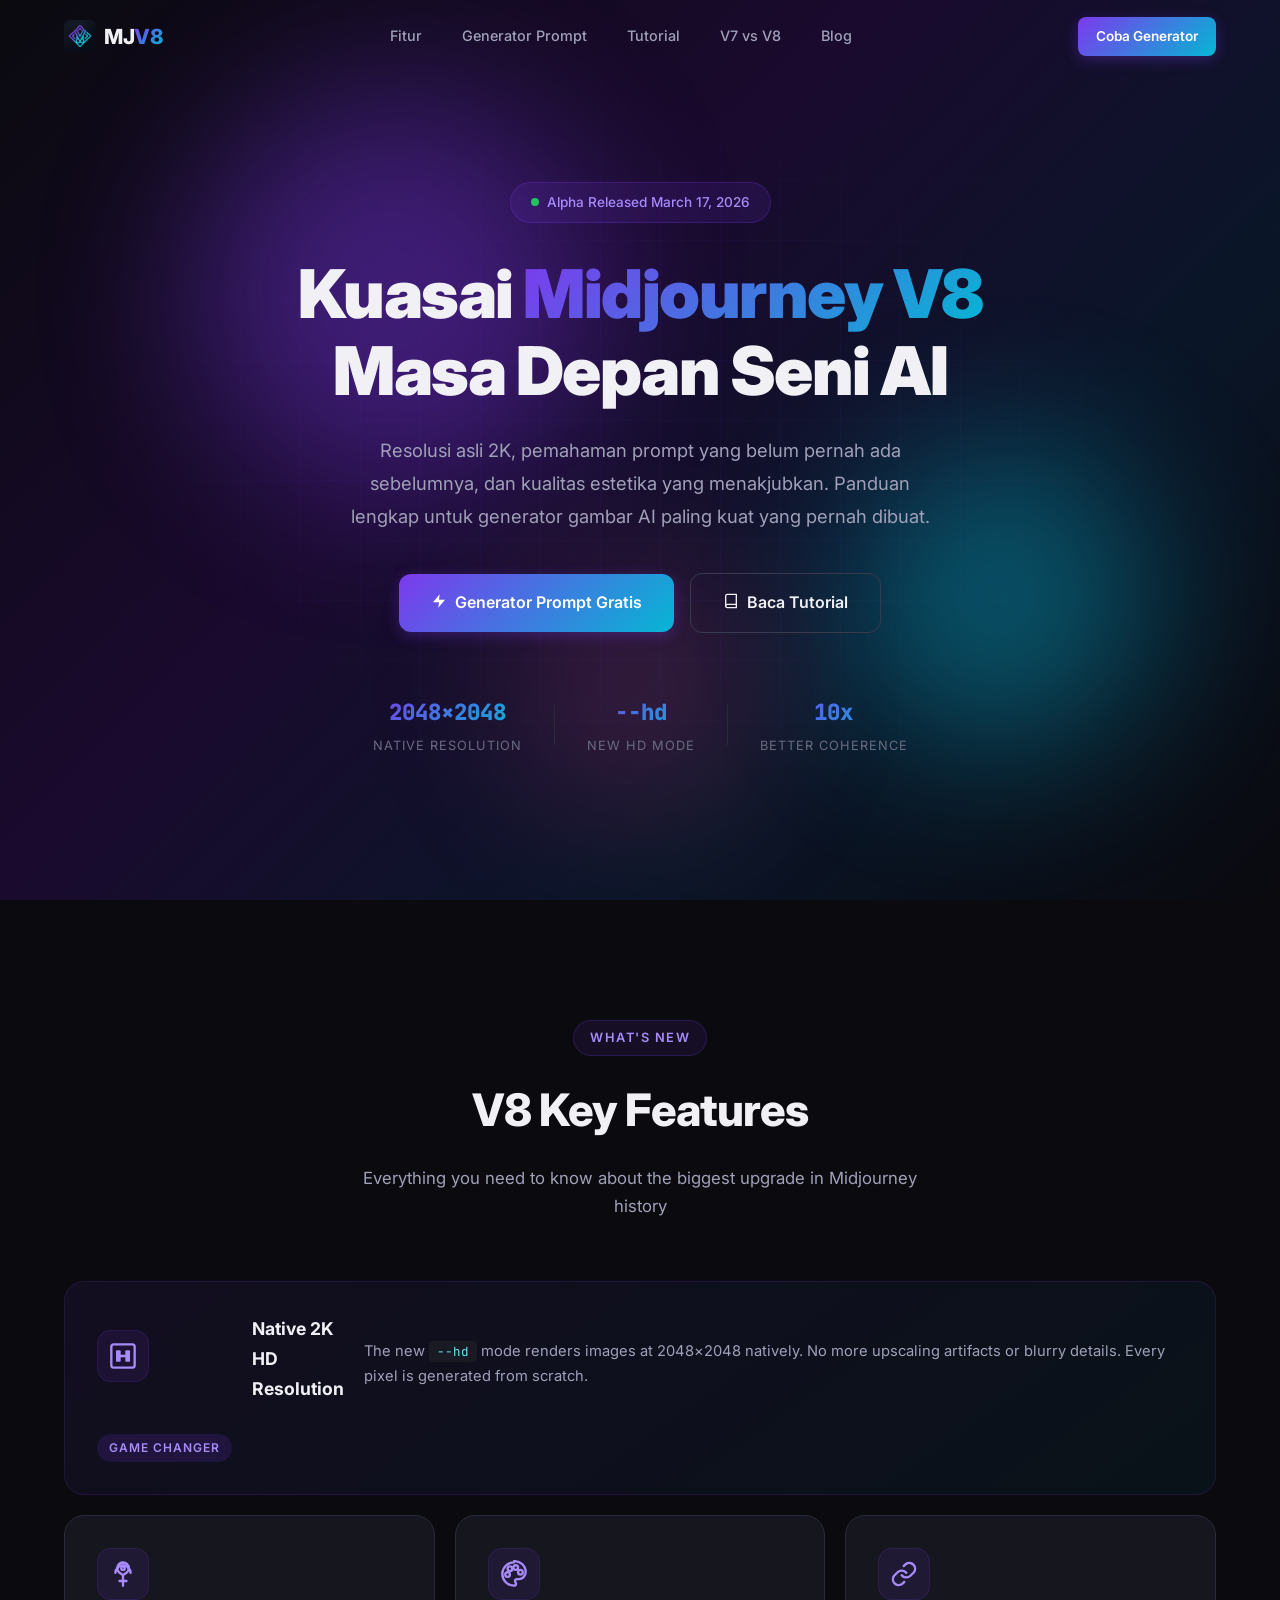
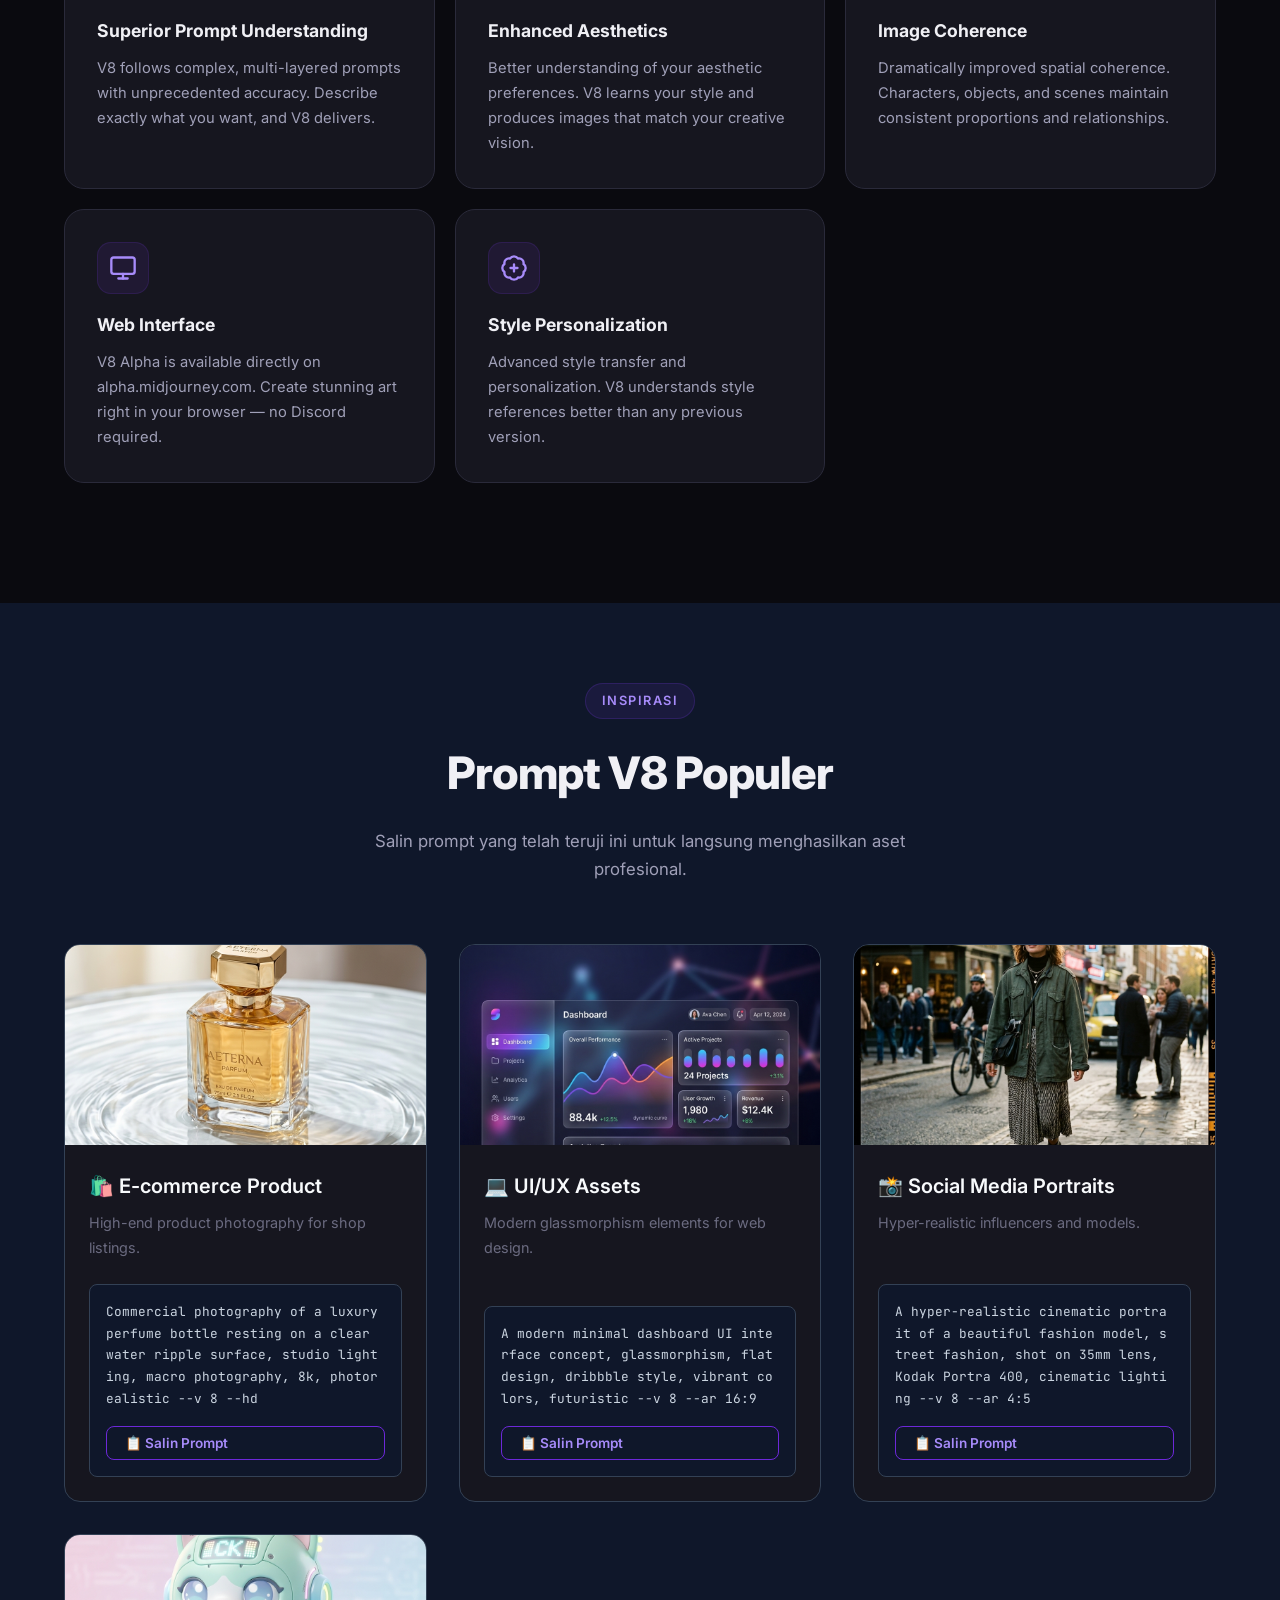
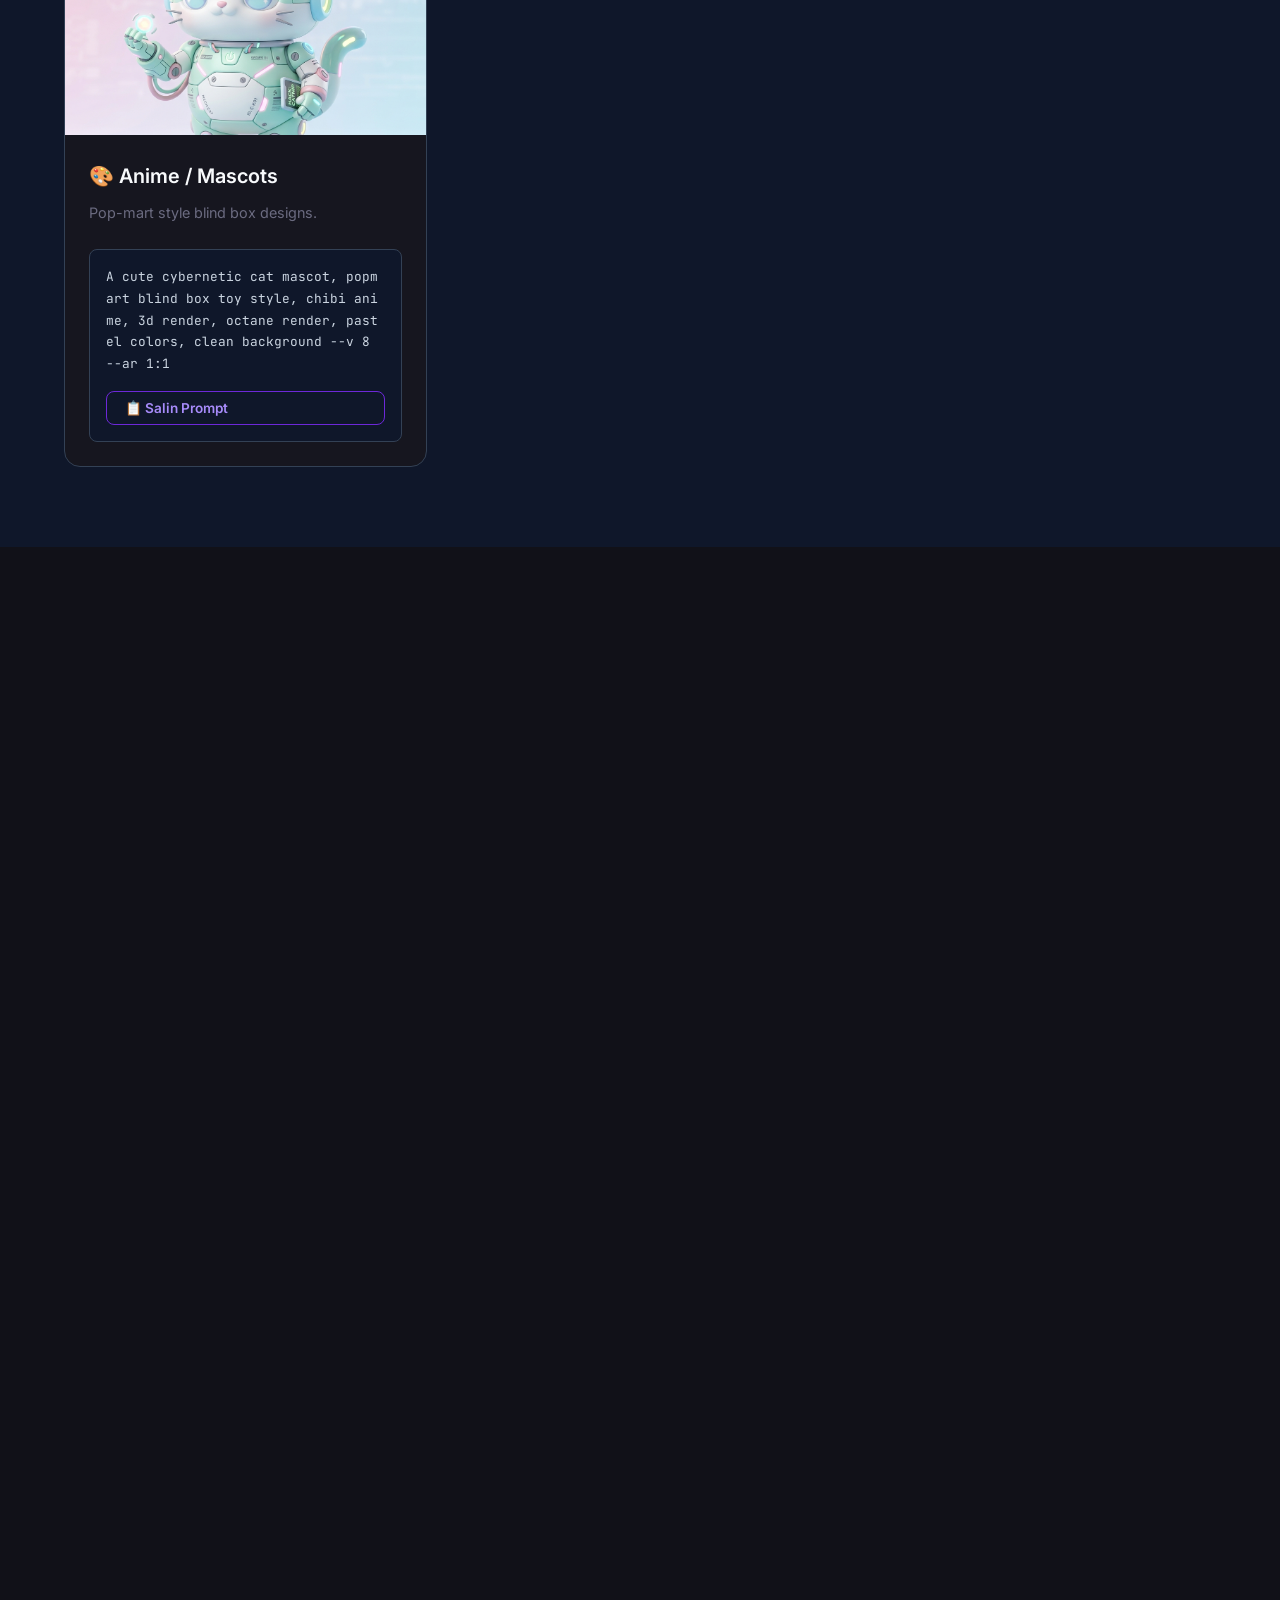
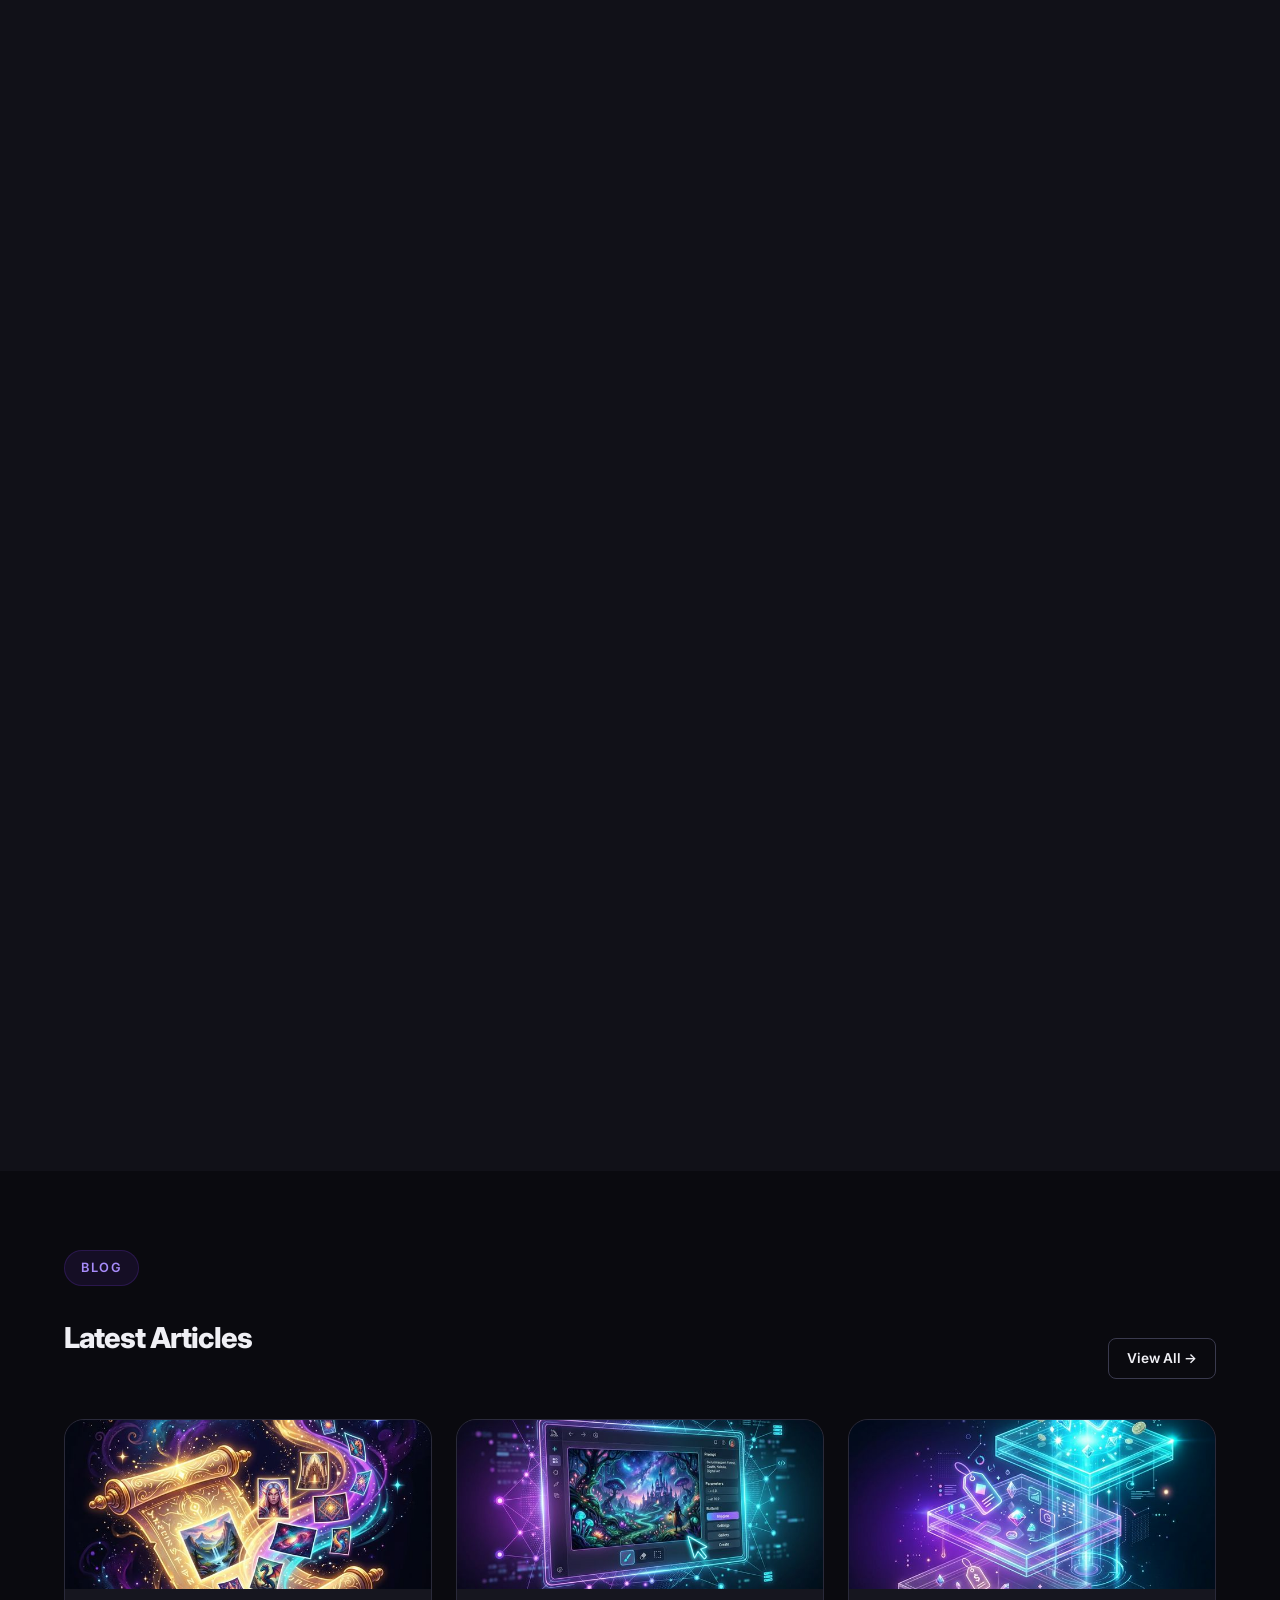
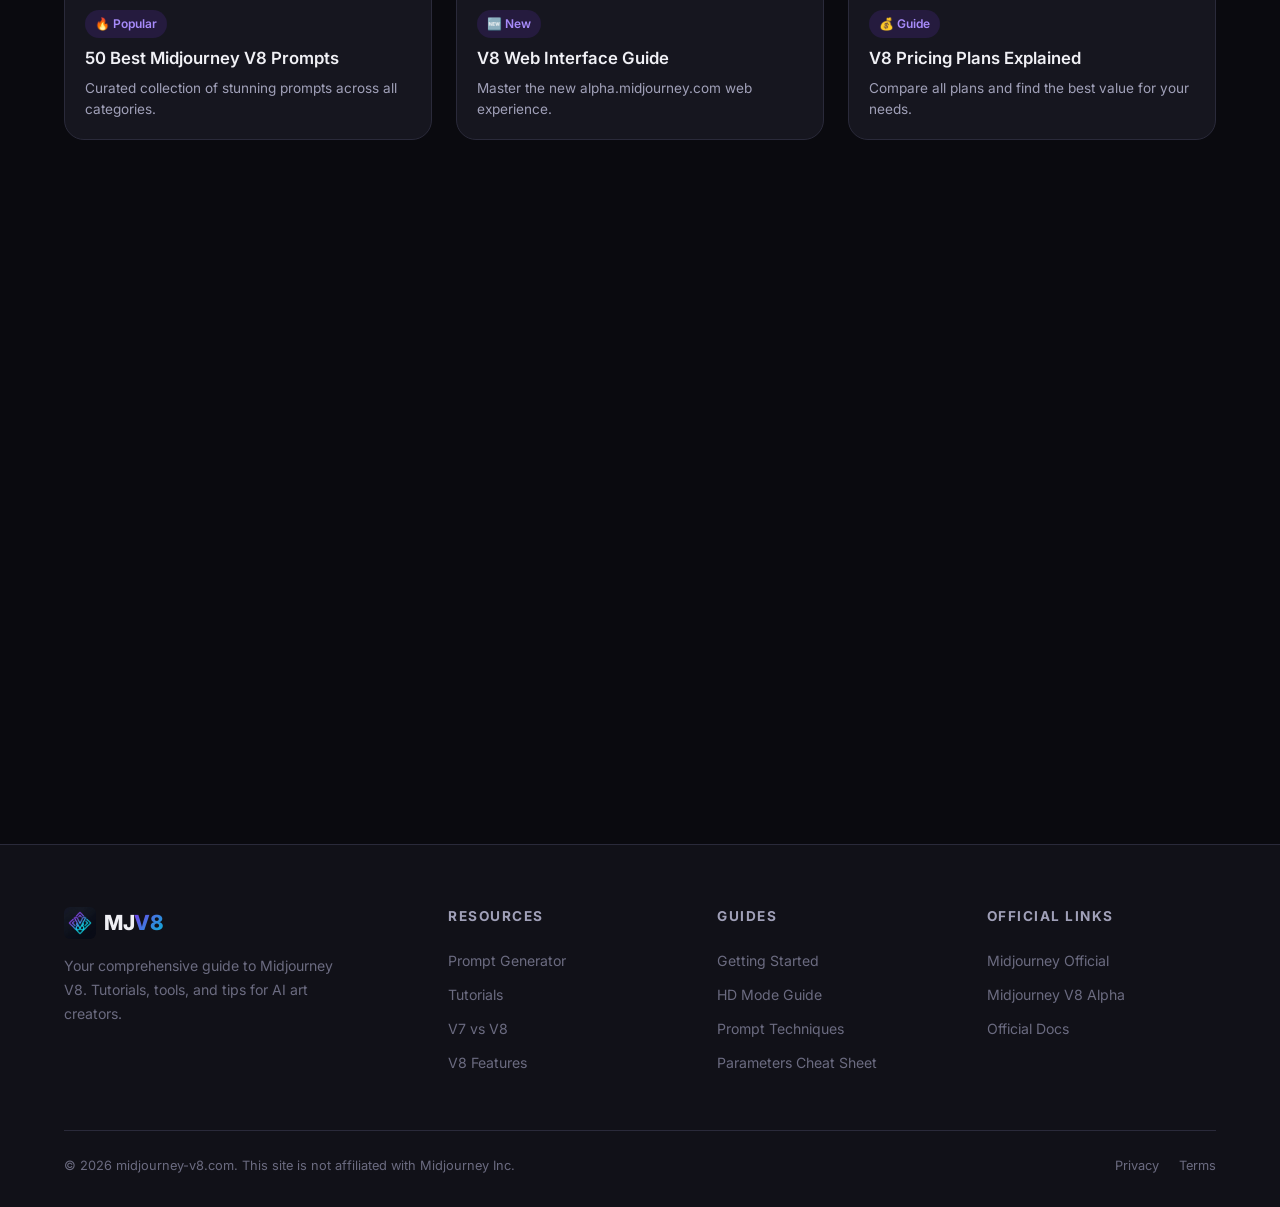
==== id/index.html @ c9846d31 "feat: add Indonesian localization and MVP prompts showcase" ====
<!DOCTYPE html>
<html lang="id">
<head>
    <base href="../">
    <meta charset="UTF-8">
    <meta name="viewport" content="width=device-width, initial-scale=1.0">
    <title>Midjourney V8 Guide - Tutorials, Prompt Generator & Tips | midjourney-v8.com</title>
    <meta name="description" content="Master Midjourney V8 with our comprehensive guides, free prompt generator tool, and expert tutorials. Explore native 2K HD mode, new features, and pro tips.">
    <meta name="keywords" content="midjourney v8, midjourney v8 tutorial, midjourney v8 prompt generator, midjourney v8 guide, midjourney v8 new features, AI image generator">
    <meta name="robots" content="index, follow">
    <link rel="icon" type="image/png" href="images/logo.png">
    <link rel="apple-touch-icon" href="images/logo.png">
    <link rel="canonical" href="https://midjourney-v8.com/id/">
    <link rel="alternate" hreflang="en" href="https://midjourney-v8.com/" />
    <link rel="alternate" hreflang="id" href="https://midjourney-v8.com/id/" />
    <link rel="alternate" hreflang="x-default" href="https://midjourney-v8.com/" />
    
    <!-- Open Graph -->
    <meta property="og:title" content="Midjourney V8 Guide - Tutorials, Prompt Generator & Tips">
    <meta property="og:description" content="Master Midjourney V8 with comprehensive guides, free prompt generator, and expert tutorials.">
    <meta property="og:type" content="website">
    <meta property="og:url" content="https://midjourney-v8.com/">
    <meta property="og:image" content="https://midjourney-v8.com/assets/og-image.jpg">
    
    <!-- Twitter Card -->
    <meta name="twitter:card" content="summary_large_image">
    <meta name="twitter:title" content="Midjourney V8 Guide - Tutorials, Prompt Generator & Tips">
    <meta name="twitter:description" content="Master Midjourney V8 with comprehensive guides, free prompt generator, and expert tutorials.">
    
    <!-- Structured Data -->
    <script type="application/ld+json">
    {
        "@context": "https://schema.org",
        "@type": "WebSite",
        "name": "Midjourney V8 Guide",
        "url": "https://midjourney-v8.com/",
        "description": "Comprehensive Midjourney V8 tutorials, prompt generator, and tips",
        "potentialAction": {
            "@type": "SearchAction",
            "target": "https://midjourney-v8.com/search?q={search_term_string}",
            "query-input": "required name=search_term_string"
        }
    }
    </script>
    
    <!-- Performance: Preload critical resources -->
    <link rel="preload" href="images/logo.png" as="image">
    <link rel="preload" href="css/style.css" as="style">
    <link rel="preload" href="js/main.js" as="script">
    <link rel="dns-prefetch" href="https://www.clarity.ms">

    <!-- Fonts -->
    <link rel="preconnect" href="https://fonts.googleapis.com">
    <link rel="preconnect" href="https://fonts.gstatic.com" crossorigin>
    <link rel="preload" href="https://fonts.googleapis.com/css2?family=Inter:wght@300;400;500;600;700;800;900&family=JetBrains+Mono:wght@400;500;600&display=swap" as="style" onload="this.onload=null;this.rel='stylesheet'">
    <noscript><link href="https://fonts.googleapis.com/css2?family=Inter:wght@300;400;500;600;700;800;900&family=JetBrains+Mono:wght@400;500;600&display=swap" rel="stylesheet"></noscript>
    
    <link rel="stylesheet" href="css/style.css">
<script type="text/javascript">
    (function(c,l,a,r,i,t,y){
        c[a]=c[a]||function(){(c[a].q=c[a].q||[]).push(arguments)};
        t=l.createElement(r);t.async=1;t.src="https://www.clarity.ms/tag/"+i;
        y=l.getElementsByTagName(r)[0];y.parentNode.insertBefore(t,y);
    })(window, document, "clarity", "script", "vxs1tgdqes");
</script>
</head>
<body>
    <!-- Navigation -->
    <nav class="navbar" id="navbar">
        <div class="container nav-container">
            <a href="/" class="nav-logo">
                <img src="images/logo.png" alt="MJV8 Logo" class="logo-img" width="32" height="32" fetchpriority="high">
                <span class="logo-text">MJ<span class="logo-highlight">V8</span></span>
            </a>
            <div class="nav-links" id="nav-links">
                <a href="#features" class="nav-link">Fitur</a>
                <a href="#prompt-generator" class="nav-link">Generator Prompt</a>
                <a href="#tutorials" class="nav-link">Tutorial</a>
                <a href="#comparison" class="nav-link">V7 vs V8</a>
                <a href="/blog" class="nav-link">Blog</a>
                <a href="#prompt-generator" class="btn btn-primary btn-lg nav-cta-mobile">⚡ Coba Generator</a>
            </div>
            <div class="nav-actions">
                <a href="#prompt-generator" class="btn btn-primary btn-sm">Coba Generator</a>
                <button class="mobile-toggle" id="mobile-toggle" aria-label="Toggle menu">
                    <span></span><span></span><span></span>
                </button>
            </div>
        </div>
    </nav>

    <!-- Hero Section -->
    <section class="hero" id="hero">
        <div class="hero-bg">
            <div class="hero-gradient"></div>
            <div class="hero-grid"></div>
            <div class="hero-orb hero-orb-1"></div>
            <div class="hero-orb hero-orb-2"></div>
            <div class="hero-orb hero-orb-3"></div>
        </div>
        <div class="container hero-content">
            <div class="hero-badge">
                <span class="badge-dot"></span>
                <span>Alpha Released March 17, 2026</span>
            </div>
            <h1 class="hero-title">
                Kuasai <span class="gradient-text">Midjourney V8</span>
                <br>Masa Depan Seni AI
            </h1>
            <p class="hero-subtitle">
                Resolusi asli 2K, pemahaman prompt yang belum pernah ada sebelumnya, dan kualitas estetika yang menakjubkan. 
                Panduan lengkap untuk generator gambar AI paling kuat yang pernah dibuat.
            </p>
            <div class="hero-cta">
                <a href="#prompt-generator" class="btn btn-primary btn-lg">
                    <span class="btn-icon"><svg xmlns="http://www.w3.org/2000/svg" width="16" height="16" viewBox="0 0 24 24" fill="currentColor"><polygon points="13 2 3 14 12 14 11 22 21 10 12 10 13 2"/></svg></span>
                    Generator Prompt Gratis
                </a>
                <a href="#tutorials" class="btn btn-outline btn-lg">
                    <span class="btn-icon"><svg xmlns="http://www.w3.org/2000/svg" width="16" height="16" viewBox="0 0 24 24" fill="none" stroke="currentColor" stroke-width="2" stroke-linecap="round" stroke-linejoin="round"><path d="M4 19.5A2.5 2.5 0 0 1 6.5 17H20"/><path d="M6.5 2H20v20H6.5A2.5 2.5 0 0 1 4 19.5v-15A2.5 2.5 0 0 1 6.5 2z"/></svg></span>
                    Baca Tutorial
                </a>
            </div>
            <div class="hero-stats">
                <div class="stat">
                    <span class="stat-value">2048×2048</span>
                    <span class="stat-label">Native Resolution</span>
                </div>
                <div class="stat-divider"></div>
                <div class="stat">
                    <span class="stat-value">--hd</span>
                    <span class="stat-label">New HD Mode</span>
                </div>
                <div class="stat-divider"></div>
                <div class="stat">
                    <span class="stat-value">10x</span>
                    <span class="stat-label">Better Coherence</span>
                </div>
            </div>
        </div>
    </section>

    <!-- Features Section -->
    <section class="features" id="features">
        <div class="container">
            <div class="section-header">
                <span class="section-tag">What's New</span>
                <h2 class="section-title">V8 Key Features</h2>
                <p class="section-subtitle">Everything you need to know about the biggest upgrade in Midjourney history</p>
            </div>
            <div class="features-grid">
                <div class="feature-card feature-card-large">
                    <div class="feature-icon"><svg xmlns="http://www.w3.org/2000/svg" width="28" height="28" viewBox="0 0 24 24" fill="none" stroke="currentColor" stroke-width="2" stroke-linecap="round" stroke-linejoin="round"><rect x="2" y="2" width="20" height="20" rx="2"/><path d="M7 8h2v8H7z"/><path d="M15 8h2v8h-2z"/><path d="M9 12h6"/></svg></div>
                    <h3>Native 2K HD Resolution</h3>
                    <p>The new <code>--hd</code> mode renders images at 2048×2048 natively. No more upscaling artifacts or blurry details. Every pixel is generated from scratch.</p>
                    <div class="feature-tag">Game Changer</div>
                </div>
                <div class="feature-card">
                    <div class="feature-icon"><svg xmlns="http://www.w3.org/2000/svg" width="28" height="28" viewBox="0 0 24 24" fill="none" stroke="currentColor" stroke-width="2" stroke-linecap="round" stroke-linejoin="round"><path d="M12 2a5 5 0 0 1 5 5c0 1.5-.7 2.8-1.8 3.7L12 13l-3.2-2.3A5 5 0 0 1 12 2z"/><path d="M12 13v9"/><path d="M9 18h6"/><circle cx="12" cy="7" r="1.5"/><path d="M7.5 7a4.5 4.5 0 0 1 9 0"/><path d="M5.5 11a6.5 6.5 0 0 1 13 0"/></svg></div>
                    <h3>Superior Prompt Understanding</h3>
                    <p>V8 follows complex, multi-layered prompts with unprecedented accuracy. Describe exactly what you want, and V8 delivers.</p>
                </div>
                <div class="feature-card">
                    <div class="feature-icon"><svg xmlns="http://www.w3.org/2000/svg" width="28" height="28" viewBox="0 0 24 24" fill="none" stroke="currentColor" stroke-width="2" stroke-linecap="round" stroke-linejoin="round"><circle cx="13.5" cy="6.5" r="2"/><circle cx="17.5" cy="10.5" r="2"/><circle cx="8.5" cy="7.5" r="2"/><circle cx="6.5" cy="12.5" r="2"/><path d="M12 2C6.5 2 2 6.5 2 12s4.5 10 10 10c.9 0 1.7-.8 1.7-1.7 0-.4-.2-.8-.4-1.1-.3-.3-.4-.7-.4-1.1 0-.9.8-1.7 1.7-1.7H16c3.3 0 6-2.7 6-6 0-5.5-4.5-9.6-10-9.4z"/></svg></div>
                    <h3>Enhanced Aesthetics</h3>
                    <p>Better understanding of your aesthetic preferences. V8 learns your style and produces images that match your creative vision.</p>
                </div>
                <div class="feature-card">
                    <div class="feature-icon"><svg xmlns="http://www.w3.org/2000/svg" width="28" height="28" viewBox="0 0 24 24" fill="none" stroke="currentColor" stroke-width="2" stroke-linecap="round" stroke-linejoin="round"><path d="M10 13a5 5 0 0 0 7.5.5l3-3a5 5 0 0 0-7-7l-1.8 1.7"/><path d="M14 11a5 5 0 0 0-7.5-.5l-3 3a5 5 0 0 0 7 7l1.8-1.7"/></svg></div>
                    <h3>Image Coherence</h3>
                    <p>Dramatically improved spatial coherence. Characters, objects, and scenes maintain consistent proportions and relationships.</p>
                </div>
                <div class="feature-card">
                    <div class="feature-icon"><svg xmlns="http://www.w3.org/2000/svg" width="28" height="28" viewBox="0 0 24 24" fill="none" stroke="currentColor" stroke-width="2" stroke-linecap="round" stroke-linejoin="round"><rect x="2" y="3" width="20" height="14" rx="2"/><line x1="8" y1="21" x2="16" y2="21"/><line x1="12" y1="17" x2="12" y2="21"/></svg></div>
                    <h3>Web Interface</h3>
                    <p>V8 Alpha is available directly on alpha.midjourney.com. Create stunning art right in your browser — no Discord required.</p>
                </div>
                <div class="feature-card">
                    <div class="feature-icon"><svg xmlns="http://www.w3.org/2000/svg" width="28" height="28" viewBox="0 0 24 24" fill="none" stroke="currentColor" stroke-width="2" stroke-linecap="round" stroke-linejoin="round"><path d="M3.85 8.62a4 4 0 0 1 4.78-4.77 4 4 0 0 1 6.74 0 4 4 0 0 1 4.78 4.78 4 4 0 0 1 0 6.74 4 4 0 0 1-4.77 4.78 4 4 0 0 1-6.75 0 4 4 0 0 1-4.78-4.77 4 4 0 0 1 0-6.76z"/><path d="M9 12h6"/><path d="M12 9v6"/></svg></div>
                    <h3>Style Personalization</h3>
                    <p>Advanced style transfer and personalization. V8 understands style references better than any previous version.</p>
                </div>
            </div>
        </div>
    </section>

    <!-- Inspiration Showcase Section -->
    <style>
        .showcase { padding: 5rem 0; background-color: var(--bg-alt, #0f172a); }
        .showcase-grid { display: grid; grid-template-columns: repeat(auto-fit, minmax(280px, 1fr)); gap: 2rem; margin-top: 3rem; }
        .showcase-card { background: var(--bg-card, #1e293b); border: 1px solid var(--border-color, #334155); border-radius: 16px; overflow: hidden; transition: transform 0.3s ease; display: flex; flex-direction: column; }
        .showcase-card:hover { transform: translateY(-5px); border-color: var(--primary-light, #8b5cf6); }
        .showcase-content { padding: 1.5rem; flex: 1; display: flex; flex-direction: column; }
        .showcase-content h3 { font-size: 1.25rem; font-weight: 600; margin-bottom: 0.5rem; color: var(--text-light, #f8fafc); }
        .showcase-desc { font-size: 0.9rem; color: var(--text-muted, #94a3b8); margin-bottom: 1.5rem; flex: 1; }
        .prompt-box { background: var(--bg-dark, #0f172a); padding: 1rem; border-radius: 8px; border: 1px solid var(--border-color, #334155); position: relative; }
        .prompt-text { font-family: 'JetBrains Mono', monospace; font-size: 0.8rem; color: var(--text-main, #cbd5e1); margin-bottom: 1rem; word-break: break-all; }
        .copy-prompt-btn { width: 100%; border-color: var(--primary-color, #6d28d9); color: var(--primary-light, #8b5cf6); }
        .copy-prompt-btn:hover { background: var(--primary-color, #6d28d9); color: white; }
    </style>
    <section class="showcase" id="showcase">
        <div class="container">
            <div class="section-header">
                <span class="section-tag">Inspirasi</span>
                <h2 class="section-title">Prompt V8 Populer</h2>
                <p class="section-subtitle">Salin prompt yang telah teruji ini untuk langsung menghasilkan aset profesional.</p>
            </div>
            <div class="showcase-grid">
                <!-- E-commerce -->
                <div class="showcase-card">
                    <div class="showcase-img-wrapper">
                        <img src="images/showcase/perfume.png" alt="E-commerce Product Photo generated by Midjourney V8" loading="lazy" style="width: 100%; height: 200px; object-fit: cover;">
                    </div>
                    <div class="showcase-content">
                        <h3>🛍️ E-commerce Product</h3>
                        <p class="showcase-desc">High-end product photography for shop listings.</p>
                        <div class="prompt-box">
                            <p class="prompt-text" id="prompt-1">Commercial photography of a luxury perfume bottle resting on a clear water ripple surface, studio lighting, macro photography, 8k, photorealistic --v 8 --hd</p>
                            <button class="btn btn-sm btn-outline copy-prompt-btn" onclick="navigator.clipboard.writeText(document.getElementById('prompt-1').innerText); this.innerText='✅ Berhasil!'; setTimeout(() => this.innerText='📋 Salin Prompt', 2000);">📋 Salin Prompt</button>
                        </div>
                    </div>
                </div>
                <!-- UX/UI -->
                <div class="showcase-card">
                    <div class="showcase-img-wrapper">
                        <img src="images/showcase/ui.png" alt="Modern minimal dashboard UI interface concept" loading="lazy" style="width: 100%; height: 200px; object-fit: cover; object-position: top;">
                    </div>
                    <div class="showcase-content">
                        <h3>💻 UI/UX Assets</h3>
                        <p class="showcase-desc">Modern glassmorphism elements for web design.</p>
                        <div class="prompt-box">
                            <p class="prompt-text" id="prompt-2">A modern minimal dashboard UI interface concept, glassmorphism, flat design, dribbble style, vibrant colors, futuristic --v 8 --ar 16:9</p>
                            <button class="btn btn-sm btn-outline copy-prompt-btn" onclick="navigator.clipboard.writeText(document.getElementById('prompt-2').innerText); this.innerText='✅ Berhasil!'; setTimeout(() => this.innerText='📋 Salin Prompt', 2000);">📋 Salin Prompt</button>
                        </div>
                    </div>
                </div>
                <!-- Social Media -->
                <div class="showcase-card">
                    <div class="showcase-img-wrapper">
                        <img src="images/showcase/portrait.png" alt="Hyper-realistic cinematic portrait of a fashion model" loading="lazy" style="width: 100%; height: 200px; object-fit: cover;">
                    </div>
                    <div class="showcase-content">
                        <h3>📸 Social Media Portraits</h3>
                        <p class="showcase-desc">Hyper-realistic influencers and models.</p>
                        <div class="prompt-box">
                            <p class="prompt-text" id="prompt-3">A hyper-realistic cinematic portrait of a beautiful fashion model, street fashion, shot on 35mm lens, Kodak Portra 400, cinematic lighting --v 8 --ar 4:5</p>
                            <button class="btn btn-sm btn-outline copy-prompt-btn" onclick="navigator.clipboard.writeText(document.getElementById('prompt-3').innerText); this.innerText='✅ Berhasil!'; setTimeout(() => this.innerText='📋 Salin Prompt', 2000);">📋 Salin Prompt</button>
                        </div>
                    </div>
                </div>
                <!-- Anime -->
                <div class="showcase-card">
                    <div class="showcase-img-wrapper">
                        <img src="images/showcase/mascot.png" alt="Cute cybernetic cat mascot popmart blind box toy" loading="lazy" style="width: 100%; height: 200px; object-fit: cover;">
                    </div>
                    <div class="showcase-content">
                        <h3>🎨 Anime / Mascots</h3>
                        <p class="showcase-desc">Pop-mart style blind box designs.</p>
                        <div class="prompt-box">
                            <p class="prompt-text" id="prompt-4">A cute cybernetic cat mascot, popmart blind box toy style, chibi anime, 3d render, octane render, pastel colors, clean background --v 8 --ar 1:1</p>
                            <button class="btn btn-sm btn-outline copy-prompt-btn" onclick="navigator.clipboard.writeText(document.getElementById('prompt-4').innerText); this.innerText='✅ Berhasil!'; setTimeout(() => this.innerText='📋 Salin Prompt', 2000);">📋 Salin Prompt</button>
                        </div>
                    </div>
                </div>
            </div>
        </div>
    </section>

    <!-- Prompt Generator Section -->
    <section class="prompt-generator" id="prompt-generator">
        <div class="container">
            <div class="section-header">
                <span class="section-tag">Free Tool</span>
                <h2 class="section-title">V8 Prompt Generator</h2>
                <p class="section-subtitle">Build perfect Midjourney V8 prompts with our visual builder. Select style, subject, and parameters — copy and paste into Midjourney.</p>
            </div>
            
            <div class="generator-wrapper">
                <div class="generator-panel">
                    <!-- Subject -->
                    <div class="gen-section">
                        <label class="gen-label">📷 Subject</label>
                        <input type="text" class="gen-input" id="gen-subject" placeholder="e.g., a futuristic city at sunset, a portrait of a warrior princess...">
                    </div>

                    <!-- Style -->
                    <div class="gen-section">
                        <label class="gen-label">🎨 Art Style</label>
                        <div class="gen-chips" id="gen-style">
                            <button class="chip" data-value="photorealistic">📸 Photorealistic</button>
                            <button class="chip" data-value="digital art">🖌️Digital Art</button>
                            <button class="chip" data-value="oil painting">🎨 Oil Painting</button>
                            <button class="chip" data-value="watercolor">💧 Watercolor</button>
                            <button class="chip" data-value="anime">🌸 Anime</button>
                            <button class="chip" data-value="3D render">🔮 3D Render</button>
                            <button class="chip" data-value="cyberpunk">🌆 Cyberpunk</button>
                            <button class="chip" data-value="fantasy art">🐉 Fantasy</button>
                            <button class="chip" data-value="minimalist">◇ Minimalist</button>
                            <button class="chip" data-value="pixel art">👾 Pixel Art</button>
                            <button class="chip" data-value="studio ghibli style">🏯 Ghibli</button>
                            <button class="chip" data-value="cinematic">🎬 Cinematic</button>
                        </div>
                    </div>

                    <!-- Lighting -->
                    <div class="gen-section">
                        <label class="gen-label">💡 Lighting</label>
                        <div class="gen-chips" id="gen-lighting">
                            <button class="chip" data-value="golden hour lighting">🌅 Golden Hour</button>
                            <button class="chip" data-value="dramatic lighting">🔦 Dramatic</button>
                            <button class="chip" data-value="soft diffused light">☁️ Soft Light</button>
                            <button class="chip" data-value="neon lighting">💜 Neon</button>
                            <button class="chip" data-value="studio lighting">📷 Studio</button>
                            <button class="chip" data-value="natural sunlight">☀️Natural</button>
                            <button class="chip" data-value="backlit silhouette">🌄 Backlit</button>
                            <button class="chip" data-value="volumetric fog">🌫️Volumetric</button>
                        </div>
                    </div>

                    <!-- Camera / Composition -->
                    <div class="gen-section">
                        <label class="gen-label">📐 Composition</label>
                        <div class="gen-chips" id="gen-composition">
                            <button class="chip" data-value="close-up shot">🔍 Close-up</button>
                            <button class="chip" data-value="wide angle shot">🌍 Wide Angle</button>
                            <button class="chip" data-value="bird's eye view">🦅 Bird's Eye</button>
                            <button class="chip" data-value="low angle shot">⬆️ Low Angle</button>
                            <button class="chip" data-value="portrait shot">👤 Portrait</button>
                            <button class="chip" data-value="macro photography">🔬 Macro</button>
                        </div>
                    </div>

                    <!-- V8 Parameters -->
                    <div class="gen-section">
                        <label class="gen-label">⚙️ V8 Parameters</label>
                        <div class="gen-params">
                            <div class="param-group">
                                <label class="param-label">Aspect Ratio</label>
                                <select class="param-select" id="param-ar">
                                    <option value="">Default (1:1)</option>
                                    <option value="--ar 16:9">16:9 Landscape</option>
                                    <option value="--ar 9:16">9:16 Portrait</option>
                                    <option value="--ar 4:3">4:3 Standard</option>
                                    <option value="--ar 3:4">3:4 Portrait</option>
                                    <option value="--ar 21:9">21:9 Ultra Wide</option>
                                    <option value="--ar 2:3">2:3 Poster</option>
                                </select>
                            </div>
                            <div class="param-group">
                                <label class="param-label">Stylize <span id="stylize-val">100</span></label>
                                <input type="range" class="param-range" id="param-stylize" min="0" max="1000" value="100" step="10">
                            </div>
                            <div class="param-group">
                                <label class="param-label">Chaos <span id="chaos-val">0</span></label>
                                <input type="range" class="param-range" id="param-chaos" min="0" max="100" value="0" step="5">
                            </div>
                            <div class="param-group param-toggles">
                                <label class="toggle-label">
                                    <input type="checkbox" id="param-hd"> <span class="toggle-text">--hd (2K Resolution)</span>
                                </label>
                                <label class="toggle-label">
                                    <input type="checkbox" id="param-v8" checked> <span class="toggle-text">--v 8</span>
                                </label>
                            </div>
                        </div>
                    </div>

                    <!-- Extra Details -->
                    <div class="gen-section">
                        <label class="gen-label">✏ Extra Details (optional)</label>
                        <input type="text" class="gen-input" id="gen-extra" placeholder="e.g., highly detailed, 8k, sharp focus, vibrant colors...">
                    </div>
                </div>

                <!-- Output -->
                <div class="generator-output">
                    <div class="output-header">
                        <h3>Generated Prompt</h3>
                        <div class="output-actions">
                            <button class="btn btn-sm btn-outline" id="btn-random" title="Random Prompt">🎲 Random</button>
                            <button class="btn btn-sm btn-primary" id="btn-copy" title="Copy to Clipboard">📋 Copy</button>
                        </div>
                    </div>
                    <div class="output-box" id="output-box">
                        <p class="output-placeholder">Start building your prompt above...</p>
                    </div>
                    <div class="output-tip">
                        <span>💡</span> Paste this prompt directly into Midjourney's <code>/imagine</code> command
                    </div>
                </div>
            </div>
        </div>
    </section>

    <!-- Comparison Section -->
    <section class="comparison" id="comparison">
        <div class="container">
            <div class="section-header">
                <span class="section-tag">Side by Side</span>
                <h2 class="section-title">V7 vs V8 Comparison</h2>
                <p class="section-subtitle">See the dramatic improvements V8 brings over its predecessor</p>
            </div>
            <div class="comparison-grid">
                <div class="comparison-card">
                    <div class="comparison-header">
                        <span class="comparison-label comparison-old">V7</span>
                        <span class="comparison-vs">VS</span>
                        <span class="comparison-label comparison-new">V8</span>
                    </div>
                    <div class="comparison-item">
                        <div class="comp-row">
                            <span class="comp-feature">Max Native Resolution</span>
                            <span class="comp-v7">1024×1024</span>
                            <span class="comp-v8">2048×2048 🆕</span>
                        </div>
                        <div class="comp-row">
                            <span class="comp-feature">Complex Prompt Adherence</span>
                            <span class="comp-v7">Good</span>
                            <span class="comp-v8">Excellent 🔥</span>
                        </div>
                        <div class="comp-row">
                            <span class="comp-feature">Image Coherence</span>
                            <span class="comp-v7">Good</span>
                            <span class="comp-v8">Superior 🔥</span>
                        </div>
                        <div class="comp-row">
                            <span class="comp-feature">Style Understanding</span>
                            <span class="comp-v7">Moderate</span>
                            <span class="comp-v8">Advanced 🔥</span>
                        </div>
                        <div class="comp-row">
                            <span class="comp-feature">Aesthetic Personalization</span>
                            <span class="comp-v7">Basic</span>
                            <span class="comp-v8">Deep Learning 🔥</span>
                        </div>
                        <div class="comp-row">
                            <span class="comp-feature">Web Access</span>
                            <span class="comp-v7">Discord Only</span>
                            <span class="comp-v8">Web + Discord ✔</span>
                        </div>
                        <div class="comp-row">
                            <span class="comp-feature">HD Mode</span>
                            <span class="comp-v7">Not Available</span>
                            <span class="comp-v8">--hd Flag 🆕</span>
                        </div>
                    </div>
                </div>
            </div>
        </div>
    </section>

    <!-- Tutorials Section -->
    <section class="tutorials" id="tutorials">
        <div class="container">
            <div class="section-header">
                <span class="section-tag">Learn</span>
                <h2 class="section-title">V8 Tutorials & Guides</h2>
                <p class="section-subtitle">From beginner basics to advanced techniques — master Midjourney V8</p>
            </div>
            <div class="tutorials-grid">
                <a href="/blog/getting-started-midjourney-v8" class="tutorial-card tutorial-featured">
                    <div class="tutorial-badge">🆕 Beginner Guide</div>
                    <div class="tutorial-content">
                        <h3>Getting Started with Midjourney V8: Complete Beginner's Guide</h3>
                        <p>Everything you need to know to start creating stunning AI art with Midjourney V8. Step-by-step setup, first prompt, and essential tips.</p>
                        <div class="tutorial-meta">
                            <span>📖 12 min read</span>
                            <span>Mar 18, 2026</span>
                        </div>
                    </div>
                </a>
                <a href="/blog/midjourney-v8-hd-mode-guide" class="tutorial-card">
                    <div class="tutorial-badge">🖼️Deep Dive</div>
                    <div class="tutorial-content">
                        <h3>V8 HD Mode: Creating Native 2K Images</h3>
                        <p>Master the new --hd parameter for stunning 2048×2048 resolution images without upscaling artifacts.</p>
                        <div class="tutorial-meta">
                            <span>📖 8 min read</span>
                            <span>Mar 18, 2026</span>
                        </div>
                    </div>
                </a>
                <a href="/blog/midjourney-v8-prompt-techniques" class="tutorial-card">
                    <div class="tutorial-badge">💡 Advanced</div>
                    <div class="tutorial-content">
                        <h3>10 Advanced Prompt Techniques for V8</h3>
                        <p>Professional prompt engineering strategies to unlock V8's full potential. Multi-prompts, weights, and style blending.</p>
                        <div class="tutorial-meta">
                            <span>📖 10 min read</span>
                            <span>Mar 18, 2026</span>
                        </div>
                    </div>
                </a>
                <a href="/blog/midjourney-v7-vs-v8-comparison" class="tutorial-card">
                    <div class="tutorial-badge">🆚 Comparison</div>
                    <div class="tutorial-content">
                        <h3>Midjourney V7 vs V8: 20 Side-by-Side Comparisons</h3>
                        <p>Real-world prompt comparisons showing exactly how V8 improves over V7 across portraits, landscapes, and more.</p>
                        <div class="tutorial-meta">
                            <span>📖 15 min read</span>
                            <span>Mar 18, 2026</span>
                        </div>
                    </div>
                </a>
                <a href="/blog/midjourney-v8-parameters-cheatsheet" class="tutorial-card">
                    <div class="tutorial-badge">📋 Reference</div>
                    <div class="tutorial-content">
                        <h3>V8 Parameters Cheat Sheet</h3>
                        <p>Complete reference for all V8 parameters: --ar, --hd, --stylize, --chaos, --weird, --no, and more.</p>
                        <div class="tutorial-meta">
                            <span>📖 5 min read</span>
                            <span>Mar 18, 2026</span>
                        </div>
                    </div>
                </a>
            </div>
            <div class="tutorials-cta">
                <a href="/blog" class="btn btn-outline btn-lg">View All Tutorials <svg xmlns="http://www.w3.org/2000/svg" width="16" height="16" viewBox="0 0 24 24" fill="none" stroke="currentColor" stroke-width="2"><line x1="5" y1="12" x2="19" y2="12"/><polyline points="12 5 19 12 12 19"/></svg></a>
            </div>
        </div>
    </section>


    <!-- Blog Promotion Banner -->
    <section class="blog-promo">
        <div class="container">
            <div class="blog-promo-header">
                <div>
                    <span class="section-tag">Blog</span>
                    <h2 class="section-title" style="margin-top:12px;font-size:1.8rem;">Latest Articles</h2>
                </div>
                <a href="/blog" class="btn btn-outline btn-sm">View All →</a>
            </div>
            <div class="blog-promo-grid">
                <a href="/blog/best-midjourney-v8-prompts" class="blog-promo-card">
                    <img src="images/blog/best-prompts.png" alt="Best Prompts" loading="lazy" width="300" height="169">
                    <div class="blog-promo-info">
                        <span class="blog-promo-tag">🔥 Popular</span>
                        <h3>50 Best Midjourney V8 Prompts</h3>
                        <p>Curated collection of stunning prompts across all categories.</p>
                    </div>
                </a>
                <a href="/blog/midjourney-v8-web-interface-guide" class="blog-promo-card">
                    <img src="images/blog/web-interface.png" alt="Web Interface" loading="lazy" width="300" height="169">
                    <div class="blog-promo-info">
                        <span class="blog-promo-tag">🆕 New</span>
                        <h3>V8 Web Interface Guide</h3>
                        <p>Master the new alpha.midjourney.com web experience.</p>
                    </div>
                </a>
                <a href="/blog/midjourney-v8-pricing-plans" class="blog-promo-card">
                    <img src="images/blog/pricing.png" alt="Pricing Plans" loading="lazy" width="300" height="169">
                    <div class="blog-promo-info">
                        <span class="blog-promo-tag">💰 Guide</span>
                        <h3>V8 Pricing Plans Explained</h3>
                        <p>Compare all plans and find the best value for your needs.</p>
                    </div>
                </a>
            </div>
        </div>
    </section>

    <!-- CTA Section -->
    <section class="cta-section">
        <div class="container">
            <div class="cta-box">
                <div class="cta-bg">
                    <div class="cta-orb cta-orb-1"></div>
                    <div class="cta-orb cta-orb-2"></div>
                </div>
                <h2>Ready to Create with V8?</h2>
                <p>Start with our free Prompt Generator or dive into the tutorials to master Midjourney V8.</p>
                <div class="cta-buttons">
                    <a href="#prompt-generator" class="btn btn-primary btn-lg">⚡ Open Prompt Generator</a>
                    <a href="https://alpha.midjourney.com" target="_blank" rel="noopener" class="btn btn-outline btn-lg">🌐 Visit Midjourney V8</a>
                </div>
            </div>
        </div>
    </section>

    <!-- Footer -->
    <footer class="footer">
        <div class="container">
            <div class="footer-grid">
                <div class="footer-brand">
                    <a href="/" class="nav-logo">
                        <img src="images/logo.png" alt="MJV8 Logo" class="logo-img" width="32" height="32">
                        <span class="logo-text">MJ<span class="logo-highlight">V8</span></span>
                    </a>
                    <p>Your comprehensive guide to Midjourney V8. Tutorials, tools, and tips for AI art creators.</p>
                </div>
                <div class="footer-links">
                    <h4>Resources</h4>
                    <a href="#prompt-generator">Prompt Generator</a>
                    <a href="/blog">Tutorials</a>
                    <a href="#comparison">V7 vs V8</a>
                    <a href="#features">V8 Features</a>
                </div>
                <div class="footer-links">
                    <h4>Guides</h4>
                    <a href="/blog/getting-started-midjourney-v8">Getting Started</a>
                    <a href="/blog/midjourney-v8-hd-mode-guide">HD Mode Guide</a>
                    <a href="/blog/midjourney-v8-prompt-techniques">Prompt Techniques</a>
                    <a href="/blog/midjourney-v8-parameters-cheatsheet">Parameters Cheat Sheet</a>
                </div>
                <div class="footer-links">
                    <h4>Official Links</h4>
                    <a href="https://midjourney.com" target="_blank" rel="noopener">Midjourney Official</a>
                    <a href="https://alpha.midjourney.com" target="_blank" rel="noopener">Midjourney V8 Alpha</a>
                    <a href="https://docs.midjourney.com" target="_blank" rel="noopener">Official Docs</a>
                </div>
            </div>
            <div class="footer-bottom">
                <p>&copy; 2026 midjourney-v8.com. This site is not affiliated with Midjourney Inc.</p>
                <div class="footer-bottom-links">
                    <a href="/privacy">Privacy</a>
                    <a href="/terms">Terms</a>
                </div>
            </div>
        </div>
    </footer>

    <script src="js/main.js" defer></script>
</body>
</html>
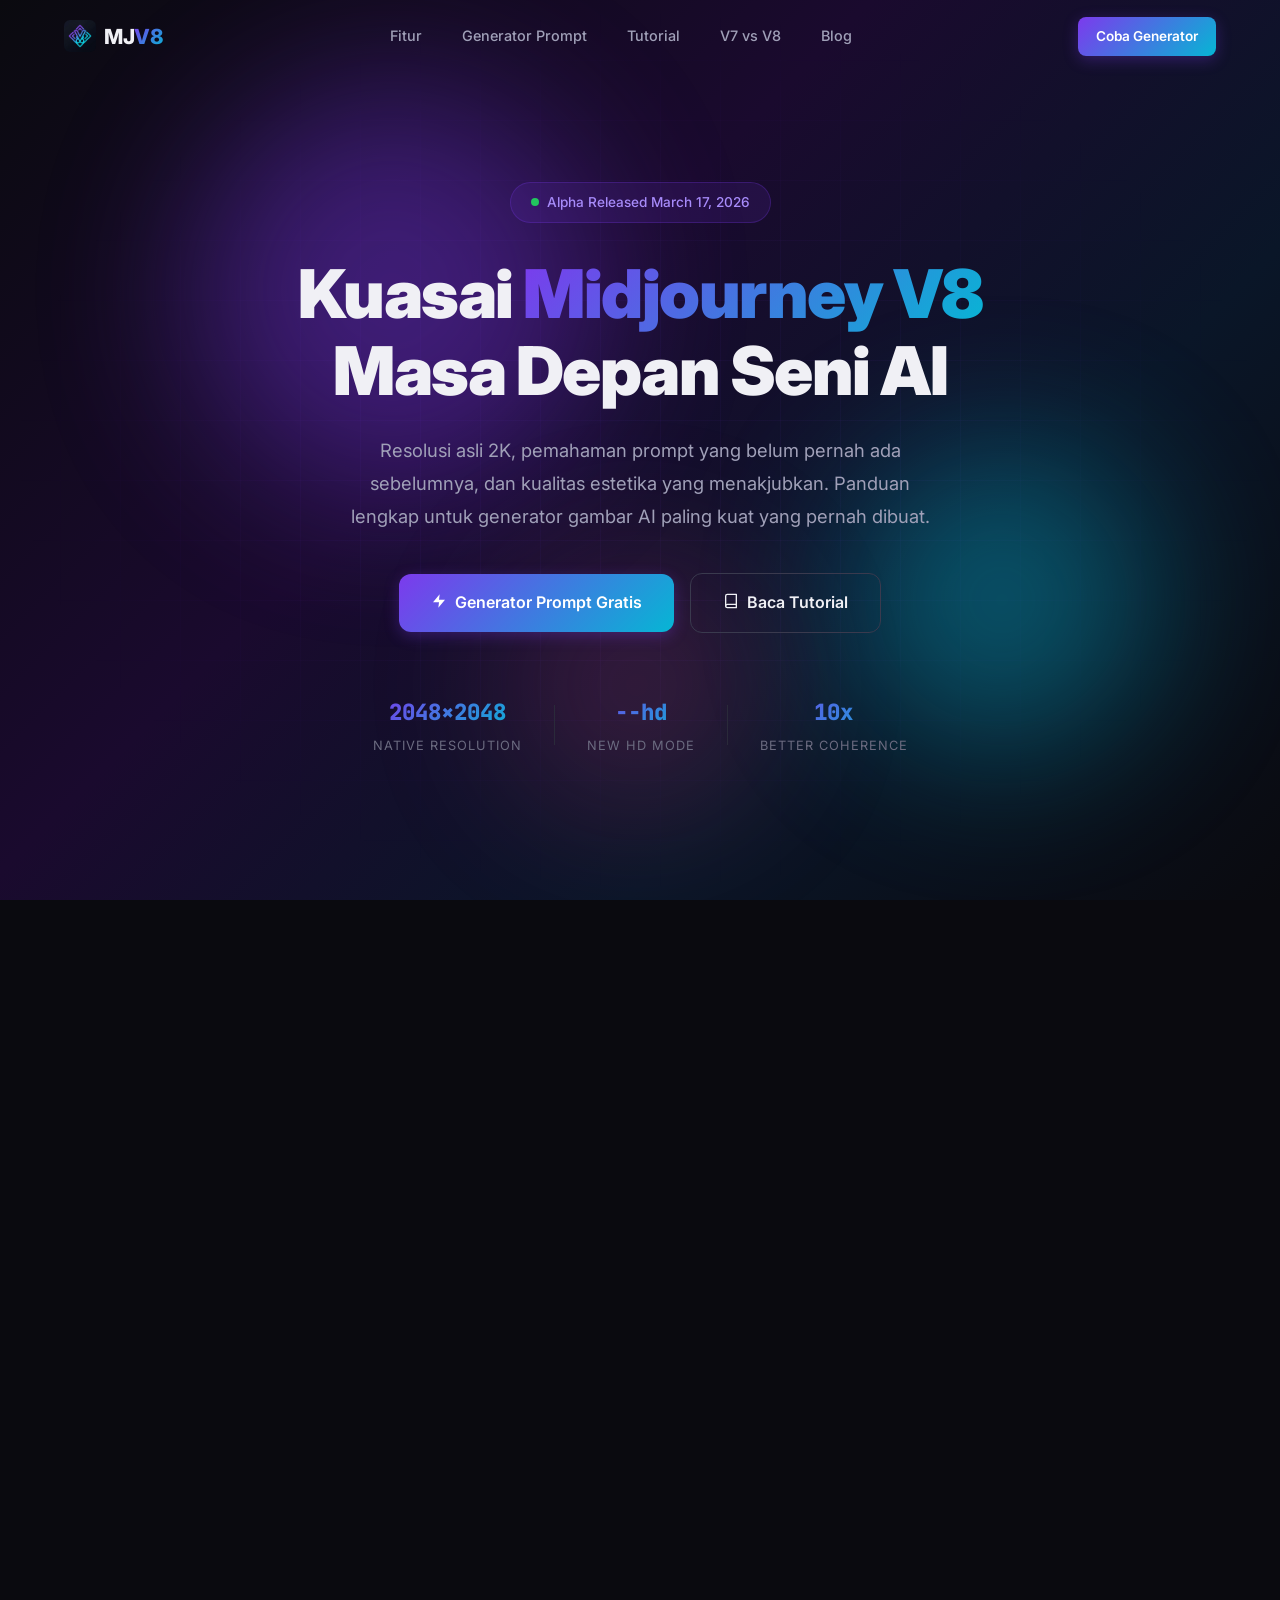
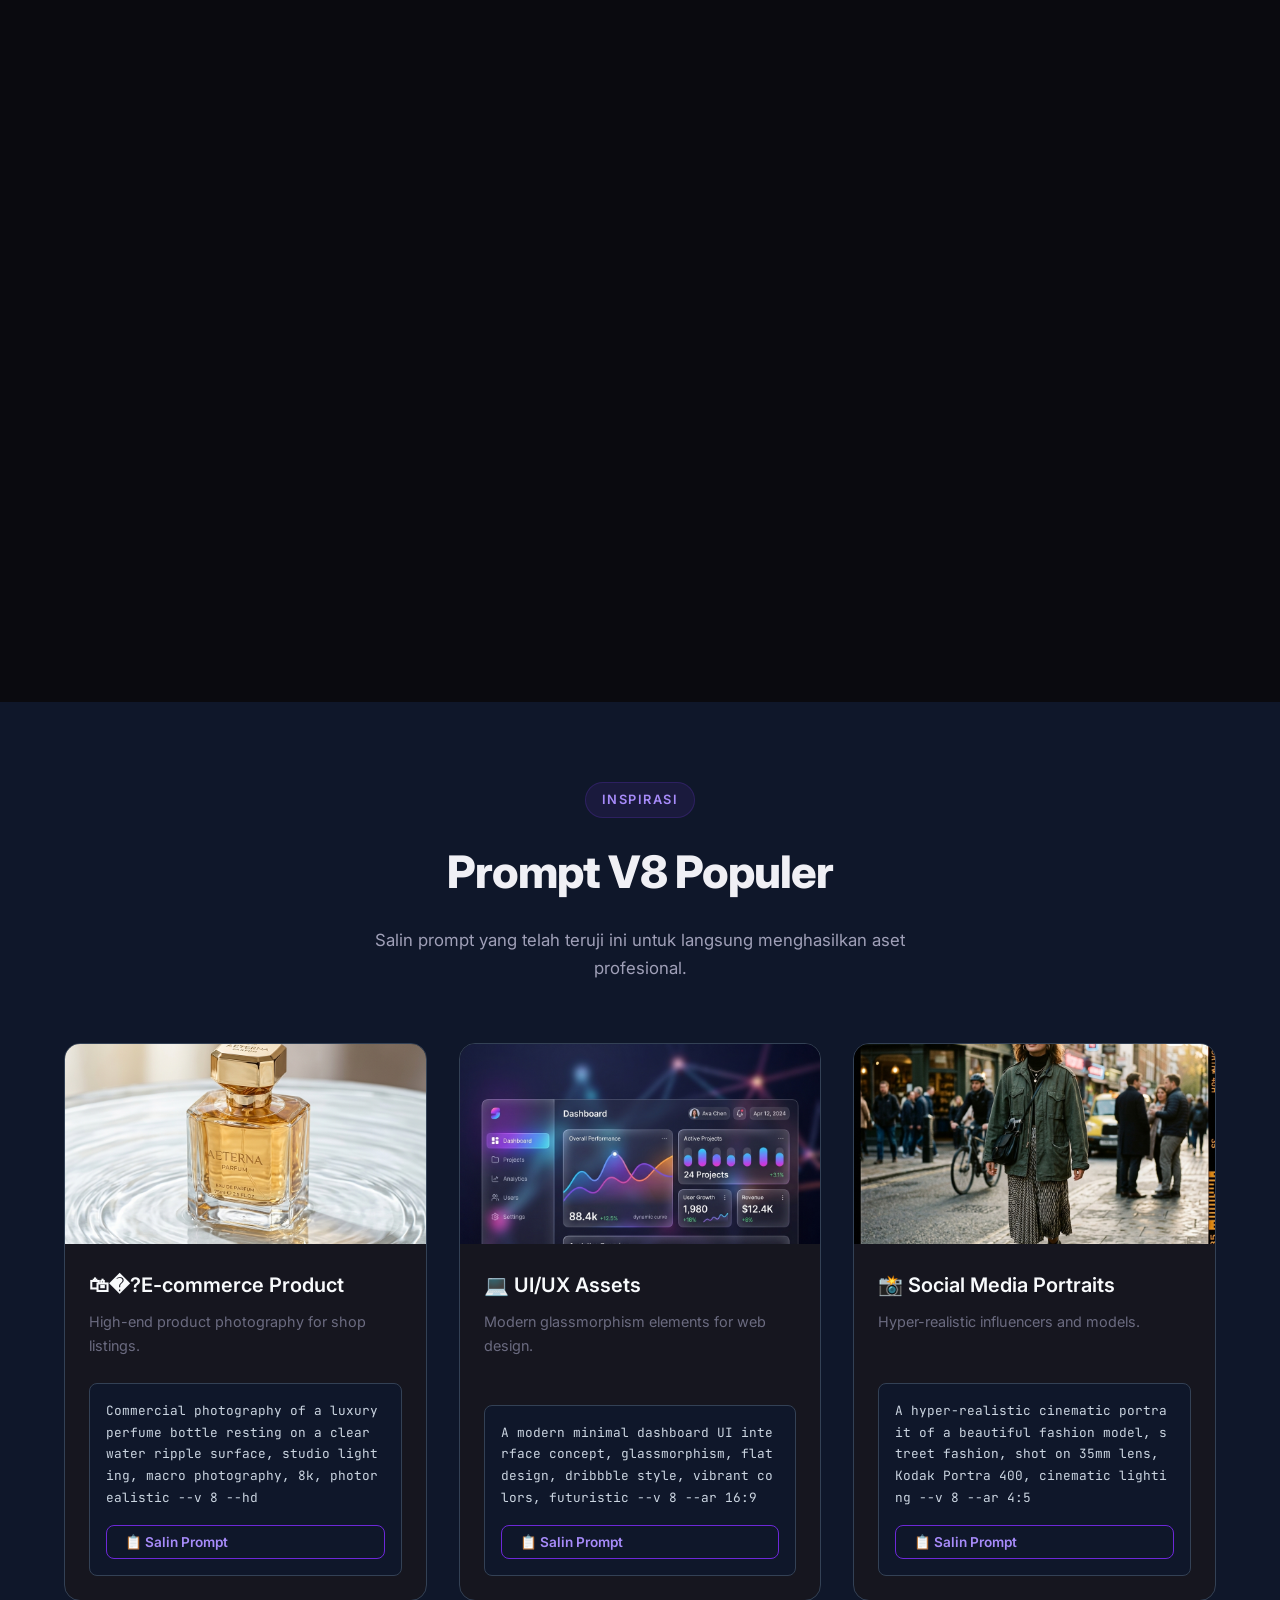
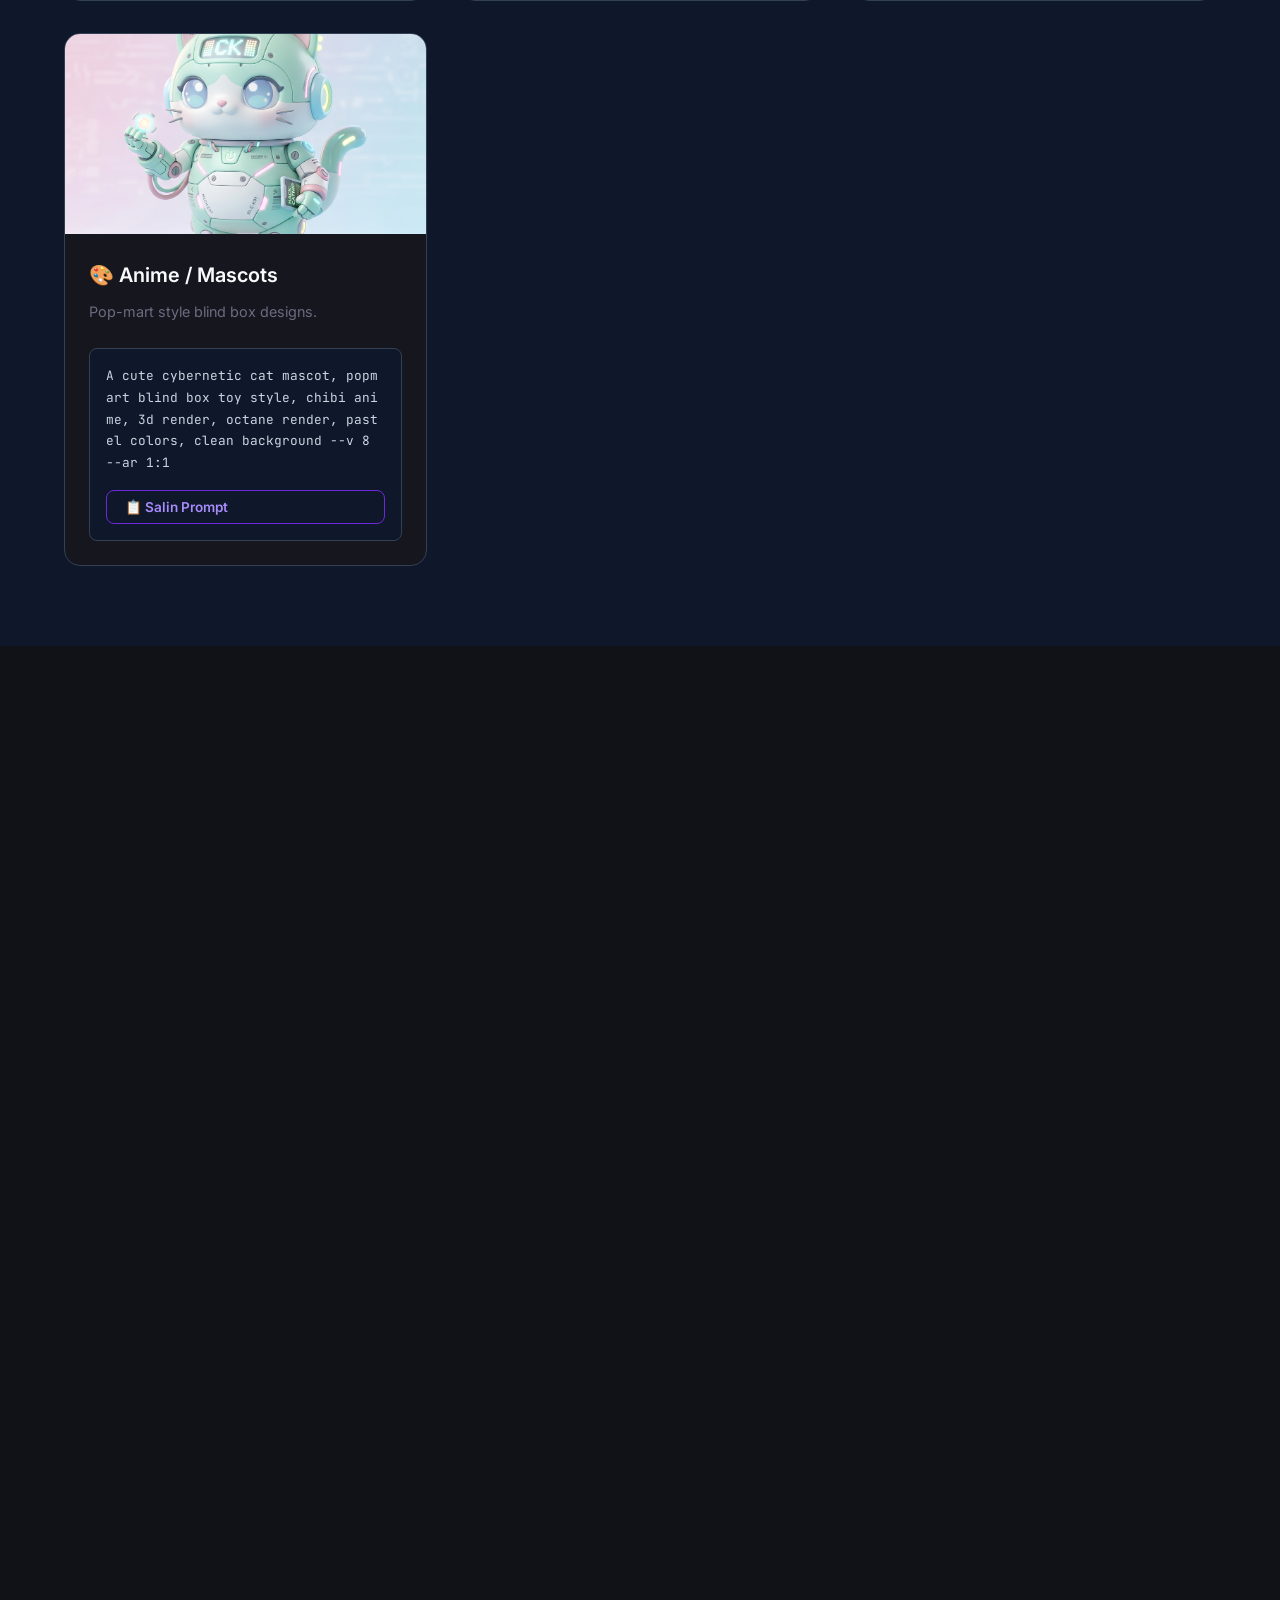
==== commit 73edb520: "feat: integrate Adsterra ad scripts across site" ====
--- a/id/index.html
+++ b/id/index.html
@@ -78,7 +78,7 @@
                 <a href="#tutorials" class="nav-link">Tutorial</a>
                 <a href="#comparison" class="nav-link">V7 vs V8</a>
                 <a href="/blog" class="nav-link">Blog</a>
-                <a href="#prompt-generator" class="btn btn-primary btn-lg nav-cta-mobile">⚡ Coba Generator</a>
+                <a href="#prompt-generator" class="btn btn-primary btn-lg nav-cta-mobile">�?Coba Generator</a>
             </div>
             <div class="nav-actions">
                 <a href="#prompt-generator" class="btn btn-primary btn-sm">Coba Generator</a>
@@ -173,7 +173,7 @@
                 <div class="feature-card">
                     <div class="feature-icon"><svg xmlns="http://www.w3.org/2000/svg" width="28" height="28" viewBox="0 0 24 24" fill="none" stroke="currentColor" stroke-width="2" stroke-linecap="round" stroke-linejoin="round"><rect x="2" y="3" width="20" height="14" rx="2"/><line x1="8" y1="21" x2="16" y2="21"/><line x1="12" y1="17" x2="12" y2="21"/></svg></div>
                     <h3>Web Interface</h3>
-                    <p>V8 Alpha is available directly on alpha.midjourney.com. Create stunning art right in your browser — no Discord required.</p>
+                    <p>V8 Alpha is available directly on alpha.midjourney.com. Create stunning art right in your browser �?no Discord required.</p>
                 </div>
                 <div class="feature-card">
                     <div class="feature-icon"><svg xmlns="http://www.w3.org/2000/svg" width="28" height="28" viewBox="0 0 24 24" fill="none" stroke="currentColor" stroke-width="2" stroke-linecap="round" stroke-linejoin="round"><path d="M3.85 8.62a4 4 0 0 1 4.78-4.77 4 4 0 0 1 6.74 0 4 4 0 0 1 4.78 4.78 4 4 0 0 1 0 6.74 4 4 0 0 1-4.77 4.78 4 4 0 0 1-6.75 0 4 4 0 0 1-4.78-4.77 4 4 0 0 1 0-6.76z"/><path d="M9 12h6"/><path d="M12 9v6"/></svg></div>
@@ -212,11 +212,11 @@
                         <img src="images/showcase/perfume.png" alt="E-commerce Product Photo generated by Midjourney V8" loading="lazy" style="width: 100%; height: 200px; object-fit: cover;">
                     </div>
                     <div class="showcase-content">
-                        <h3>🛍️ E-commerce Product</h3>
+                        <h3>🛍�?E-commerce Product</h3>
                         <p class="showcase-desc">High-end product photography for shop listings.</p>
                         <div class="prompt-box">
                             <p class="prompt-text" id="prompt-1">Commercial photography of a luxury perfume bottle resting on a clear water ripple surface, studio lighting, macro photography, 8k, photorealistic --v 8 --hd</p>
-                            <button class="btn btn-sm btn-outline copy-prompt-btn" onclick="navigator.clipboard.writeText(document.getElementById('prompt-1').innerText); this.innerText='✅ Berhasil!'; setTimeout(() => this.innerText='📋 Salin Prompt', 2000);">📋 Salin Prompt</button>
+                            <button class="btn btn-sm btn-outline copy-prompt-btn" onclick="navigator.clipboard.writeText(document.getElementById('prompt-1').innerText); this.innerText='�?Berhasil!'; setTimeout(() => this.innerText='📋 Salin Prompt', 2000);">📋 Salin Prompt</button>
                         </div>
                     </div>
                 </div>
@@ -230,7 +230,7 @@
                         <p class="showcase-desc">Modern glassmorphism elements for web design.</p>
                         <div class="prompt-box">
                             <p class="prompt-text" id="prompt-2">A modern minimal dashboard UI interface concept, glassmorphism, flat design, dribbble style, vibrant colors, futuristic --v 8 --ar 16:9</p>
-                            <button class="btn btn-sm btn-outline copy-prompt-btn" onclick="navigator.clipboard.writeText(document.getElementById('prompt-2').innerText); this.innerText='✅ Berhasil!'; setTimeout(() => this.innerText='📋 Salin Prompt', 2000);">📋 Salin Prompt</button>
+                            <button class="btn btn-sm btn-outline copy-prompt-btn" onclick="navigator.clipboard.writeText(document.getElementById('prompt-2').innerText); this.innerText='�?Berhasil!'; setTimeout(() => this.innerText='📋 Salin Prompt', 2000);">📋 Salin Prompt</button>
                         </div>
                     </div>
                 </div>
@@ -244,7 +244,7 @@
                         <p class="showcase-desc">Hyper-realistic influencers and models.</p>
                         <div class="prompt-box">
                             <p class="prompt-text" id="prompt-3">A hyper-realistic cinematic portrait of a beautiful fashion model, street fashion, shot on 35mm lens, Kodak Portra 400, cinematic lighting --v 8 --ar 4:5</p>
-                            <button class="btn btn-sm btn-outline copy-prompt-btn" onclick="navigator.clipboard.writeText(document.getElementById('prompt-3').innerText); this.innerText='✅ Berhasil!'; setTimeout(() => this.innerText='📋 Salin Prompt', 2000);">📋 Salin Prompt</button>
+                            <button class="btn btn-sm btn-outline copy-prompt-btn" onclick="navigator.clipboard.writeText(document.getElementById('prompt-3').innerText); this.innerText='�?Berhasil!'; setTimeout(() => this.innerText='📋 Salin Prompt', 2000);">📋 Salin Prompt</button>
                         </div>
                     </div>
                 </div>
@@ -258,7 +258,7 @@
                         <p class="showcase-desc">Pop-mart style blind box designs.</p>
                         <div class="prompt-box">
                             <p class="prompt-text" id="prompt-4">A cute cybernetic cat mascot, popmart blind box toy style, chibi anime, 3d render, octane render, pastel colors, clean background --v 8 --ar 1:1</p>
-                            <button class="btn btn-sm btn-outline copy-prompt-btn" onclick="navigator.clipboard.writeText(document.getElementById('prompt-4').innerText); this.innerText='✅ Berhasil!'; setTimeout(() => this.innerText='📋 Salin Prompt', 2000);">📋 Salin Prompt</button>
+                            <button class="btn btn-sm btn-outline copy-prompt-btn" onclick="navigator.clipboard.writeText(document.getElementById('prompt-4').innerText); this.innerText='�?Berhasil!'; setTimeout(() => this.innerText='📋 Salin Prompt', 2000);">📋 Salin Prompt</button>
                         </div>
                     </div>
                 </div>
@@ -272,7 +272,7 @@
             <div class="section-header">
                 <span class="section-tag">Free Tool</span>
                 <h2 class="section-title">V8 Prompt Generator</h2>
-                <p class="section-subtitle">Build perfect Midjourney V8 prompts with our visual builder. Select style, subject, and parameters — copy and paste into Midjourney.</p>
+                <p class="section-subtitle">Build perfect Midjourney V8 prompts with our visual builder. Select style, subject, and parameters �?copy and paste into Midjourney.</p>
             </div>
             
             <div class="generator-wrapper">
@@ -295,7 +295,7 @@
                             <button class="chip" data-value="3D render">🔮 3D Render</button>
                             <button class="chip" data-value="cyberpunk">🌆 Cyberpunk</button>
                             <button class="chip" data-value="fantasy art">🐉 Fantasy</button>
-                            <button class="chip" data-value="minimalist">◇ Minimalist</button>
+                            <button class="chip" data-value="minimalist">�?Minimalist</button>
                             <button class="chip" data-value="pixel art">👾 Pixel Art</button>
                             <button class="chip" data-value="studio ghibli style">🏯 Ghibli</button>
                             <button class="chip" data-value="cinematic">🎬 Cinematic</button>
@@ -367,7 +367,7 @@
 
                     <!-- Extra Details -->
                     <div class="gen-section">
-                        <label class="gen-label">✏ Extra Details (optional)</label>
+                        <label class="gen-label">�?Extra Details (optional)</label>
                         <input type="text" class="gen-input" id="gen-extra" placeholder="e.g., highly detailed, 8k, sharp focus, vibrant colors...">
                     </div>
                 </div>
@@ -436,7 +436,7 @@
                         <div class="comp-row">
                             <span class="comp-feature">Web Access</span>
                             <span class="comp-v7">Discord Only</span>
-                            <span class="comp-v8">Web + Discord ✔</span>
+                            <span class="comp-v8">Web + Discord �?/span>
                         </div>
                         <div class="comp-row">
                             <span class="comp-feature">HD Mode</span>
@@ -455,7 +455,7 @@
             <div class="section-header">
                 <span class="section-tag">Learn</span>
                 <h2 class="section-title">V8 Tutorials & Guides</h2>
-                <p class="section-subtitle">From beginner basics to advanced techniques — master Midjourney V8</p>
+                <p class="section-subtitle">From beginner basics to advanced techniques �?master Midjourney V8</p>
             </div>
             <div class="tutorials-grid">
                 <a href="/blog/getting-started-midjourney-v8" class="tutorial-card tutorial-featured">
@@ -529,7 +529,7 @@
                     <span class="section-tag">Blog</span>
                     <h2 class="section-title" style="margin-top:12px;font-size:1.8rem;">Latest Articles</h2>
                 </div>
-                <a href="/blog" class="btn btn-outline btn-sm">View All →</a>
+                <a href="/blog" class="btn btn-outline btn-sm">View All �?/a>
             </div>
             <div class="blog-promo-grid">
                 <a href="/blog/best-midjourney-v8-prompts" class="blog-promo-card">
@@ -571,13 +571,22 @@
                 <h2>Ready to Create with V8?</h2>
                 <p>Start with our free Prompt Generator or dive into the tutorials to master Midjourney V8.</p>
                 <div class="cta-buttons">
-                    <a href="#prompt-generator" class="btn btn-primary btn-lg">⚡ Open Prompt Generator</a>
+                    <a href="#prompt-generator" class="btn btn-primary btn-lg">�?Open Prompt Generator</a>
                     <a href="https://alpha.midjourney.com" target="_blank" rel="noopener" class="btn btn-outline btn-lg">🌐 Visit Midjourney V8</a>
                 </div>
             </div>
         </div>
-    </section>
-
+    </section>    <!-- Adsterra: In-page ad slot -->
+    <section class="adsterra-wrap" aria-label="Advertisement">
+        <div class="container">
+            <div class="adsterra-slot" data-adsterra-slot="site-banner-1">
+                <!-- Adsterra code START (slot) -->
+<script async="async" data-cfasync="false" src="https://pl29193144.profitablecpmratenetwork.com/97f875144008350b04052dfeddb8f43a/invoke.js"></script>
+<div id="container-97f875144008350b04052dfeddb8f43a"></div>
+<!-- Adsterra code END (slot) -->
+            </div>
+        </div>
+    </section>
     <!-- Footer -->
     <footer class="footer">
         <div class="container">
@@ -621,5 +630,7 @@
     </footer>
 
     <script src="js/main.js" defer></script>
+    <script src="https://pl29193143.profitablecpmratenetwork.com/2a/15/0b/2a150bda8957f8997cd3d5baeaac64e1.js"></script>
 </body>
 </html>
+
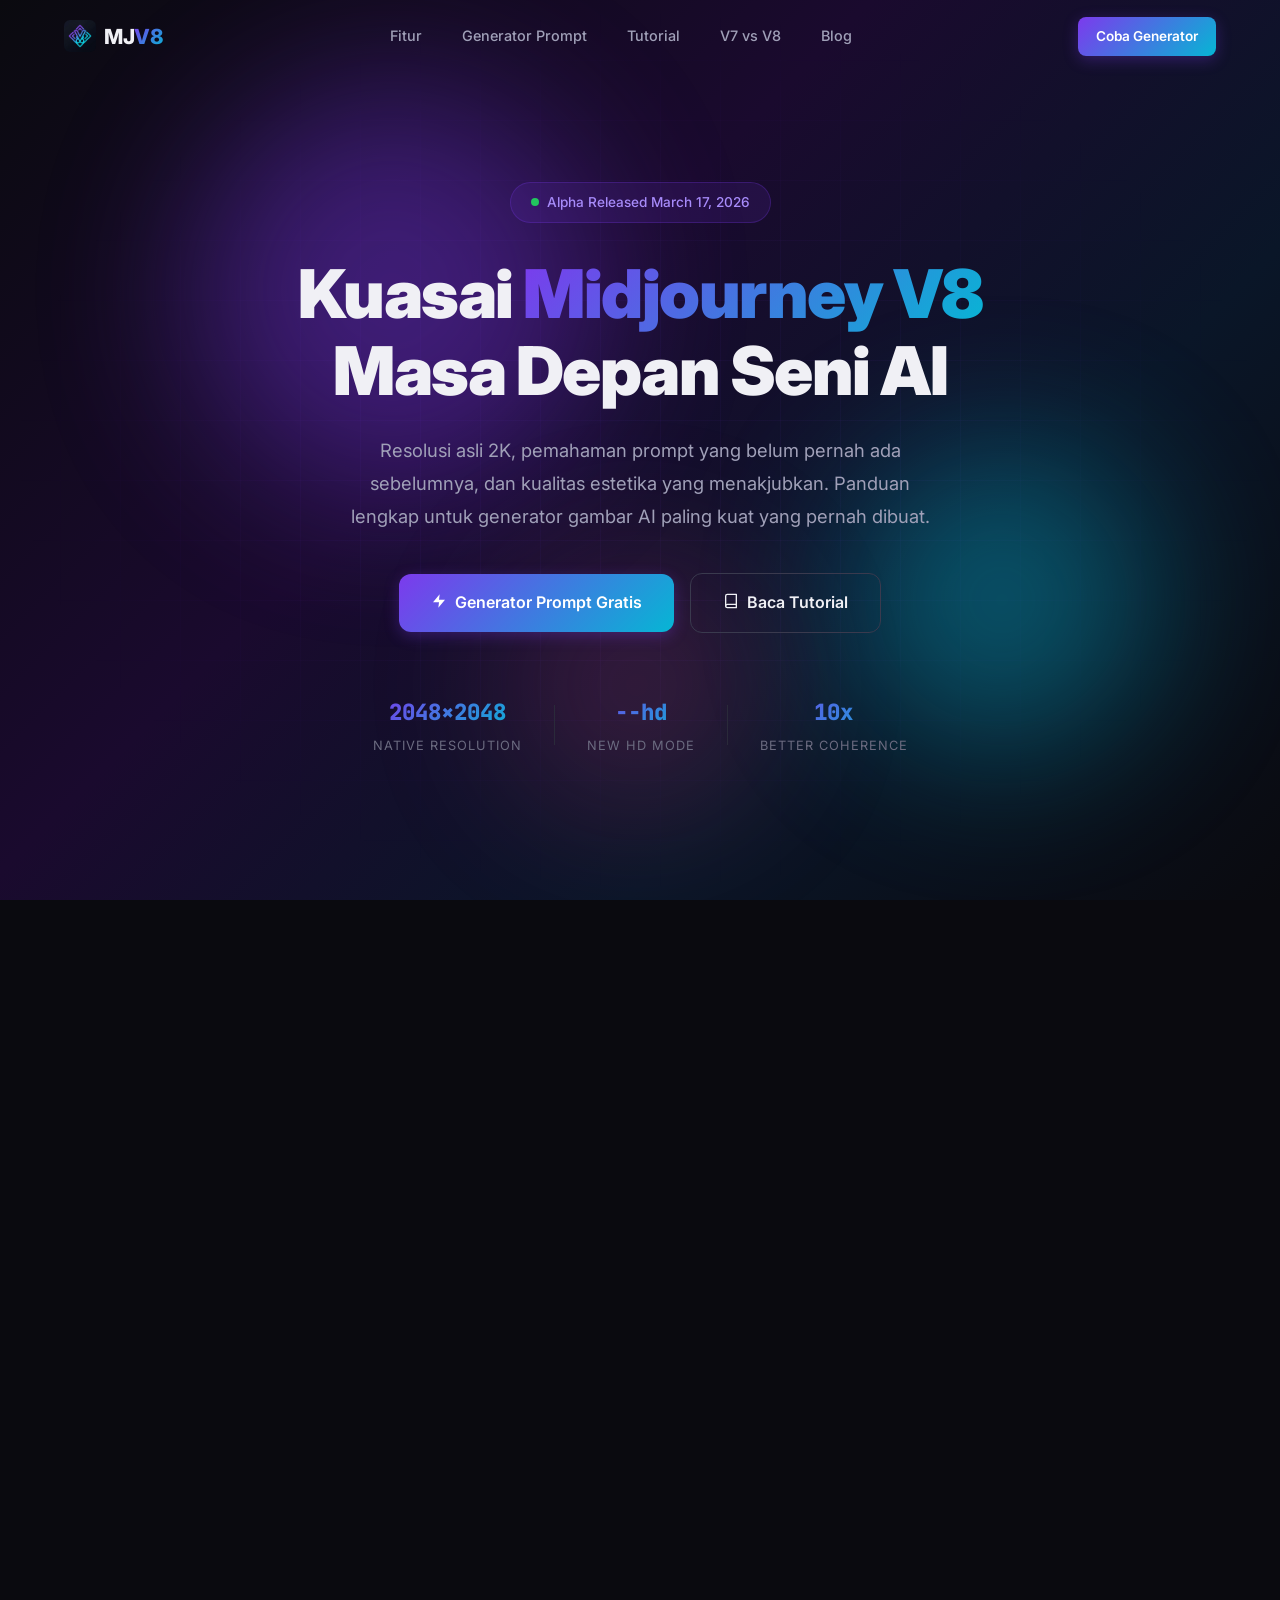
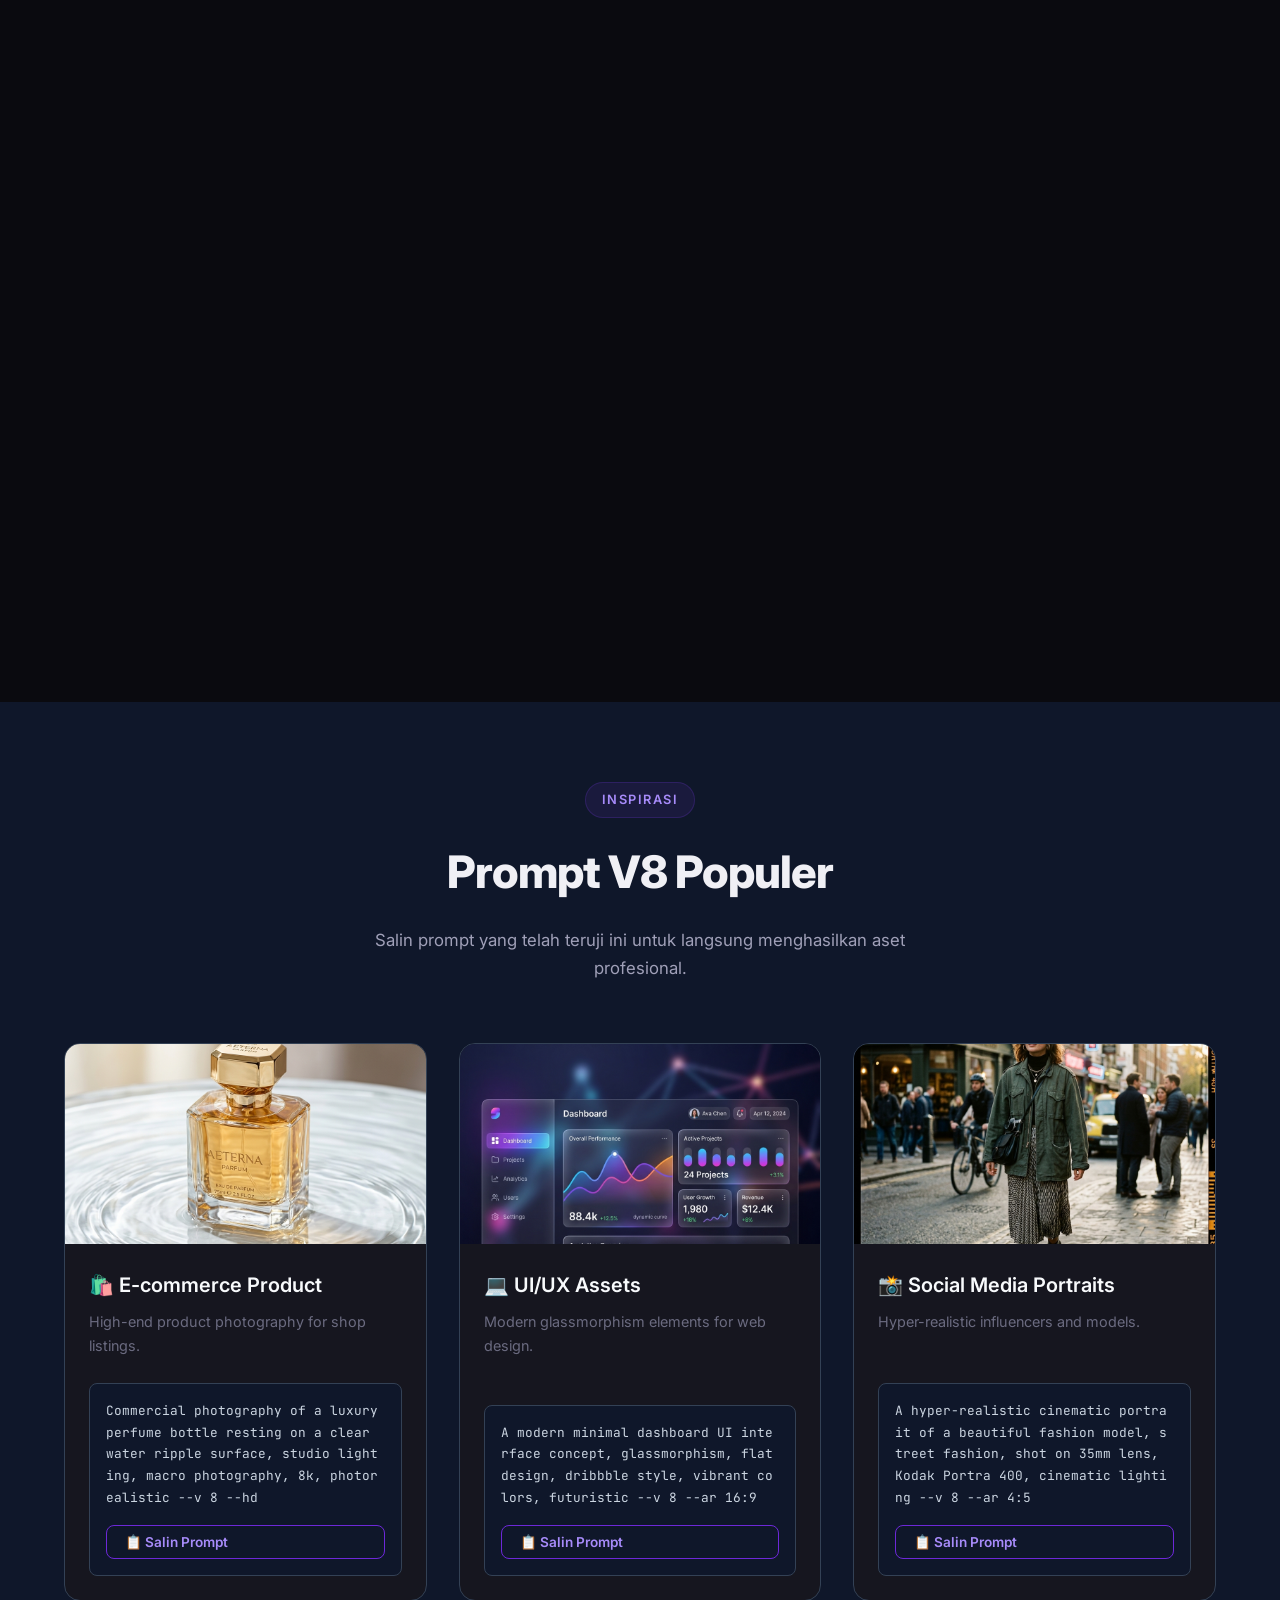
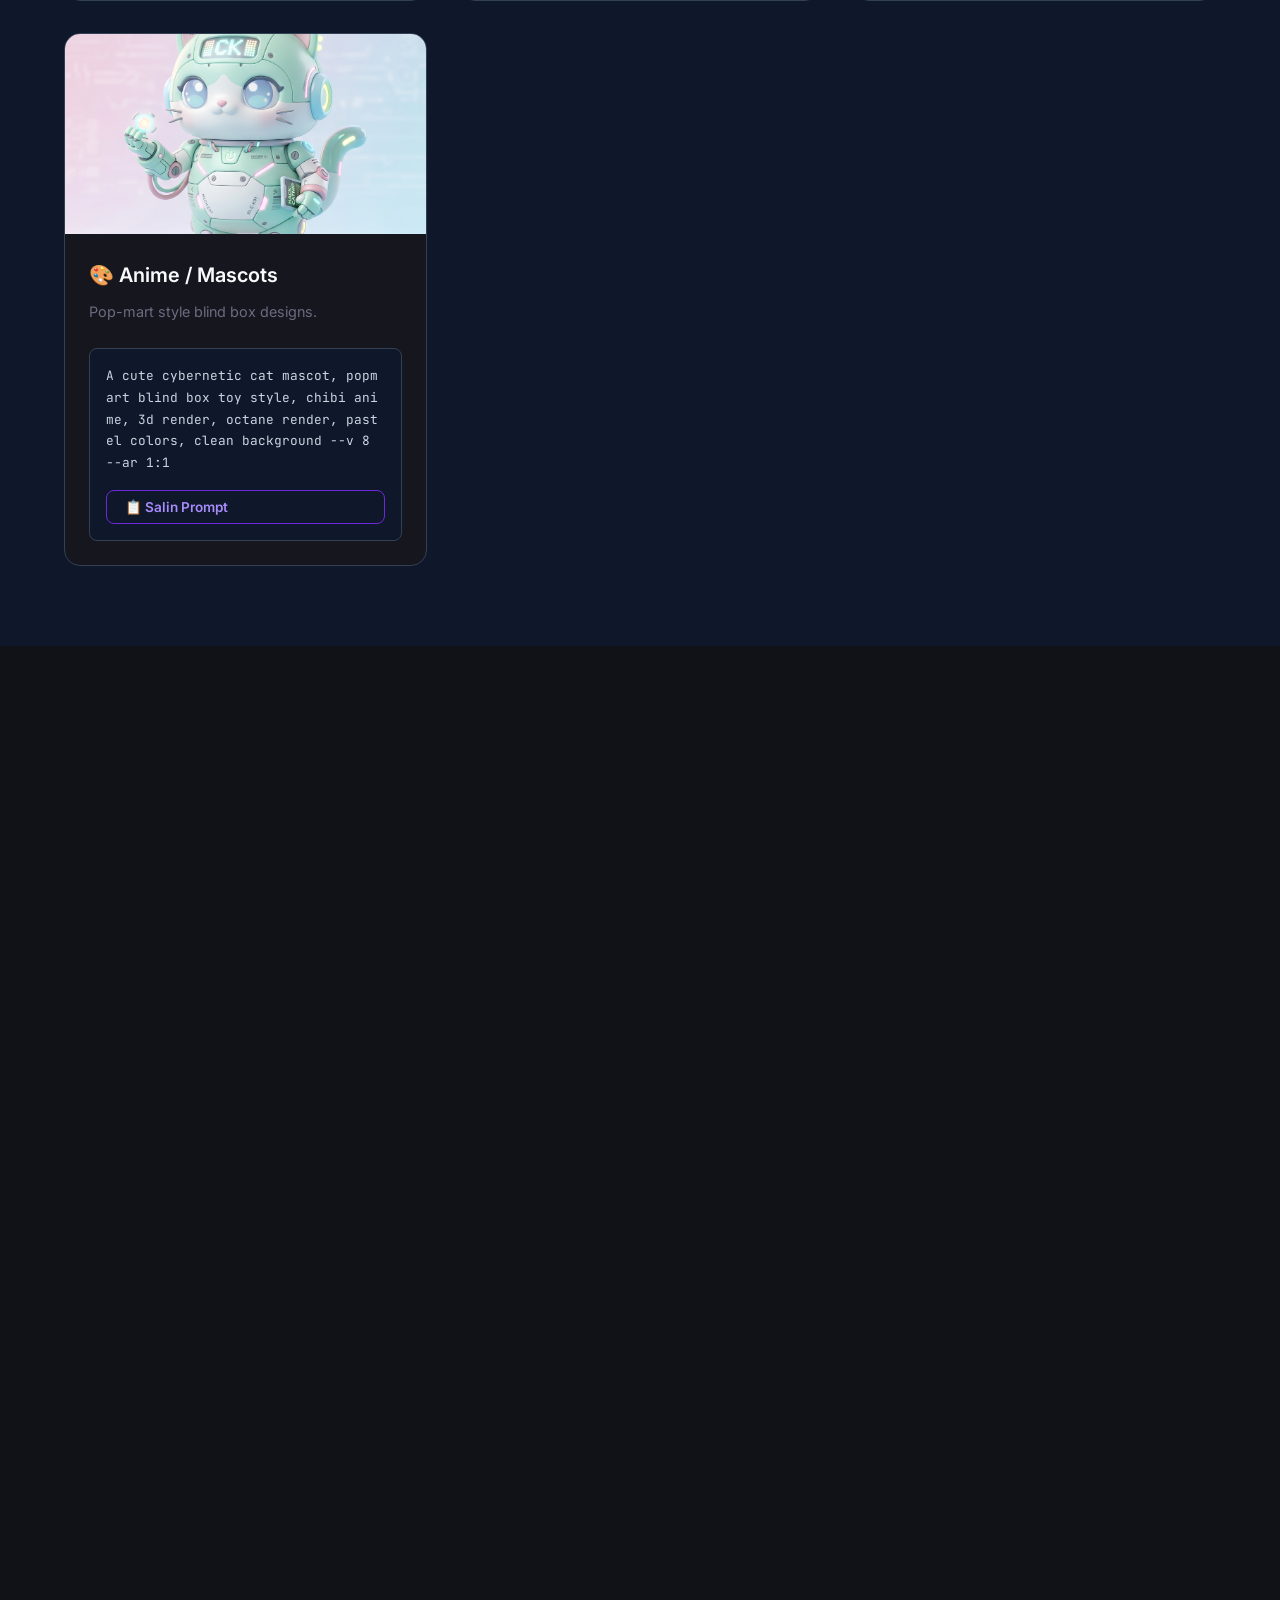
==== commit 519d78db: "feat: launch explainable V8.2 prompt upgrader" ====
--- a/id/index.html
+++ b/id/index.html
@@ -78,7 +78,7 @@
                 <a href="#tutorials" class="nav-link">Tutorial</a>
                 <a href="#comparison" class="nav-link">V7 vs V8</a>
                 <a href="/blog" class="nav-link">Blog</a>
-                <a href="#prompt-generator" class="btn btn-primary btn-lg nav-cta-mobile">�?Coba Generator</a>
+                <a href="#prompt-generator" class="btn btn-primary btn-lg nav-cta-mobile">⚡ Coba Generator</a>
             </div>
             <div class="nav-actions">
                 <a href="#prompt-generator" class="btn btn-primary btn-sm">Coba Generator</a>
@@ -173,7 +173,7 @@
                 <div class="feature-card">
                     <div class="feature-icon"><svg xmlns="http://www.w3.org/2000/svg" width="28" height="28" viewBox="0 0 24 24" fill="none" stroke="currentColor" stroke-width="2" stroke-linecap="round" stroke-linejoin="round"><rect x="2" y="3" width="20" height="14" rx="2"/><line x1="8" y1="21" x2="16" y2="21"/><line x1="12" y1="17" x2="12" y2="21"/></svg></div>
                     <h3>Web Interface</h3>
-                    <p>V8 Alpha is available directly on alpha.midjourney.com. Create stunning art right in your browser �?no Discord required.</p>
+                    <p>V8 Alpha is available directly on alpha.midjourney.com. Create stunning art right in your browser — no Discord required.</p>
                 </div>
                 <div class="feature-card">
                     <div class="feature-icon"><svg xmlns="http://www.w3.org/2000/svg" width="28" height="28" viewBox="0 0 24 24" fill="none" stroke="currentColor" stroke-width="2" stroke-linecap="round" stroke-linejoin="round"><path d="M3.85 8.62a4 4 0 0 1 4.78-4.77 4 4 0 0 1 6.74 0 4 4 0 0 1 4.78 4.78 4 4 0 0 1 0 6.74 4 4 0 0 1-4.77 4.78 4 4 0 0 1-6.75 0 4 4 0 0 1-4.78-4.77 4 4 0 0 1 0-6.76z"/><path d="M9 12h6"/><path d="M12 9v6"/></svg></div>
@@ -212,11 +212,11 @@
                         <img src="images/showcase/perfume.png" alt="E-commerce Product Photo generated by Midjourney V8" loading="lazy" style="width: 100%; height: 200px; object-fit: cover;">
                     </div>
                     <div class="showcase-content">
-                        <h3>🛍�?E-commerce Product</h3>
+                        <h3>🛍️ E-commerce Product</h3>
                         <p class="showcase-desc">High-end product photography for shop listings.</p>
                         <div class="prompt-box">
                             <p class="prompt-text" id="prompt-1">Commercial photography of a luxury perfume bottle resting on a clear water ripple surface, studio lighting, macro photography, 8k, photorealistic --v 8 --hd</p>
-                            <button class="btn btn-sm btn-outline copy-prompt-btn" onclick="navigator.clipboard.writeText(document.getElementById('prompt-1').innerText); this.innerText='�?Berhasil!'; setTimeout(() => this.innerText='📋 Salin Prompt', 2000);">📋 Salin Prompt</button>
+                            <button class="btn btn-sm btn-outline copy-prompt-btn" onclick="navigator.clipboard.writeText(document.getElementById('prompt-1').innerText); this.innerText='✅ Berhasil!'; setTimeout(() => this.innerText='📋 Salin Prompt', 2000);">📋 Salin Prompt</button>
                         </div>
                     </div>
                 </div>
@@ -230,7 +230,7 @@
                         <p class="showcase-desc">Modern glassmorphism elements for web design.</p>
                         <div class="prompt-box">
                             <p class="prompt-text" id="prompt-2">A modern minimal dashboard UI interface concept, glassmorphism, flat design, dribbble style, vibrant colors, futuristic --v 8 --ar 16:9</p>
-                            <button class="btn btn-sm btn-outline copy-prompt-btn" onclick="navigator.clipboard.writeText(document.getElementById('prompt-2').innerText); this.innerText='�?Berhasil!'; setTimeout(() => this.innerText='📋 Salin Prompt', 2000);">📋 Salin Prompt</button>
+                            <button class="btn btn-sm btn-outline copy-prompt-btn" onclick="navigator.clipboard.writeText(document.getElementById('prompt-2').innerText); this.innerText='✅ Berhasil!'; setTimeout(() => this.innerText='📋 Salin Prompt', 2000);">📋 Salin Prompt</button>
                         </div>
                     </div>
                 </div>
@@ -244,7 +244,7 @@
                         <p class="showcase-desc">Hyper-realistic influencers and models.</p>
                         <div class="prompt-box">
                             <p class="prompt-text" id="prompt-3">A hyper-realistic cinematic portrait of a beautiful fashion model, street fashion, shot on 35mm lens, Kodak Portra 400, cinematic lighting --v 8 --ar 4:5</p>
-                            <button class="btn btn-sm btn-outline copy-prompt-btn" onclick="navigator.clipboard.writeText(document.getElementById('prompt-3').innerText); this.innerText='�?Berhasil!'; setTimeout(() => this.innerText='📋 Salin Prompt', 2000);">📋 Salin Prompt</button>
+                            <button class="btn btn-sm btn-outline copy-prompt-btn" onclick="navigator.clipboard.writeText(document.getElementById('prompt-3').innerText); this.innerText='✅ Berhasil!'; setTimeout(() => this.innerText='📋 Salin Prompt', 2000);">📋 Salin Prompt</button>
                         </div>
                     </div>
                 </div>
@@ -258,7 +258,7 @@
                         <p class="showcase-desc">Pop-mart style blind box designs.</p>
                         <div class="prompt-box">
                             <p class="prompt-text" id="prompt-4">A cute cybernetic cat mascot, popmart blind box toy style, chibi anime, 3d render, octane render, pastel colors, clean background --v 8 --ar 1:1</p>
-                            <button class="btn btn-sm btn-outline copy-prompt-btn" onclick="navigator.clipboard.writeText(document.getElementById('prompt-4').innerText); this.innerText='�?Berhasil!'; setTimeout(() => this.innerText='📋 Salin Prompt', 2000);">📋 Salin Prompt</button>
+                            <button class="btn btn-sm btn-outline copy-prompt-btn" onclick="navigator.clipboard.writeText(document.getElementById('prompt-4').innerText); this.innerText='✅ Berhasil!'; setTimeout(() => this.innerText='📋 Salin Prompt', 2000);">📋 Salin Prompt</button>
                         </div>
                     </div>
                 </div>
@@ -272,7 +272,7 @@
             <div class="section-header">
                 <span class="section-tag">Free Tool</span>
                 <h2 class="section-title">V8 Prompt Generator</h2>
-                <p class="section-subtitle">Build perfect Midjourney V8 prompts with our visual builder. Select style, subject, and parameters �?copy and paste into Midjourney.</p>
+                <p class="section-subtitle">Build perfect Midjourney V8 prompts with our visual builder. Select style, subject, and parameters — copy and paste into Midjourney.</p>
             </div>
             
             <div class="generator-wrapper">
@@ -295,7 +295,7 @@
                             <button class="chip" data-value="3D render">🔮 3D Render</button>
                             <button class="chip" data-value="cyberpunk">🌆 Cyberpunk</button>
                             <button class="chip" data-value="fantasy art">🐉 Fantasy</button>
-                            <button class="chip" data-value="minimalist">�?Minimalist</button>
+                            <button class="chip" data-value="minimalist">◇ Minimalist</button>
                             <button class="chip" data-value="pixel art">👾 Pixel Art</button>
                             <button class="chip" data-value="studio ghibli style">🏯 Ghibli</button>
                             <button class="chip" data-value="cinematic">🎬 Cinematic</button>
@@ -367,7 +367,7 @@
 
                     <!-- Extra Details -->
                     <div class="gen-section">
-                        <label class="gen-label">�?Extra Details (optional)</label>
+                        <label class="gen-label">✏ Extra Details (optional)</label>
                         <input type="text" class="gen-input" id="gen-extra" placeholder="e.g., highly detailed, 8k, sharp focus, vibrant colors...">
                     </div>
                 </div>
@@ -436,7 +436,7 @@
                         <div class="comp-row">
                             <span class="comp-feature">Web Access</span>
                             <span class="comp-v7">Discord Only</span>
-                            <span class="comp-v8">Web + Discord �?/span>
+                            <span class="comp-v8">Web + Discord ✔</span>
                         </div>
                         <div class="comp-row">
                             <span class="comp-feature">HD Mode</span>
@@ -455,7 +455,7 @@
             <div class="section-header">
                 <span class="section-tag">Learn</span>
                 <h2 class="section-title">V8 Tutorials & Guides</h2>
-                <p class="section-subtitle">From beginner basics to advanced techniques �?master Midjourney V8</p>
+                <p class="section-subtitle">From beginner basics to advanced techniques — master Midjourney V8</p>
             </div>
             <div class="tutorials-grid">
                 <a href="/blog/getting-started-midjourney-v8" class="tutorial-card tutorial-featured">
@@ -529,7 +529,7 @@
                     <span class="section-tag">Blog</span>
                     <h2 class="section-title" style="margin-top:12px;font-size:1.8rem;">Latest Articles</h2>
                 </div>
-                <a href="/blog" class="btn btn-outline btn-sm">View All �?/a>
+                <a href="/blog" class="btn btn-outline btn-sm">View All →</a>
             </div>
             <div class="blog-promo-grid">
                 <a href="/blog/best-midjourney-v8-prompts" class="blog-promo-card">
@@ -571,22 +571,13 @@
                 <h2>Ready to Create with V8?</h2>
                 <p>Start with our free Prompt Generator or dive into the tutorials to master Midjourney V8.</p>
                 <div class="cta-buttons">
-                    <a href="#prompt-generator" class="btn btn-primary btn-lg">�?Open Prompt Generator</a>
+                    <a href="#prompt-generator" class="btn btn-primary btn-lg">⚡ Open Prompt Generator</a>
                     <a href="https://alpha.midjourney.com" target="_blank" rel="noopener" class="btn btn-outline btn-lg">🌐 Visit Midjourney V8</a>
                 </div>
             </div>
         </div>
-    </section>    <!-- Adsterra: In-page ad slot -->
-    <section class="adsterra-wrap" aria-label="Advertisement">
-        <div class="container">
-            <div class="adsterra-slot" data-adsterra-slot="site-banner-1">
-                <!-- Adsterra code START (slot) -->
-<script async="async" data-cfasync="false" src="https://pl29193144.profitablecpmratenetwork.com/97f875144008350b04052dfeddb8f43a/invoke.js"></script>
-<div id="container-97f875144008350b04052dfeddb8f43a"></div>
-<!-- Adsterra code END (slot) -->
-            </div>
-        </div>
-    </section>
+    </section>
+
     <!-- Footer -->
     <footer class="footer">
         <div class="container">
@@ -630,7 +621,5 @@
     </footer>
 
     <script src="js/main.js" defer></script>
-    <script src="https://pl29193143.profitablecpmratenetwork.com/2a/15/0b/2a150bda8957f8997cd3d5baeaac64e1.js"></script>
 </body>
 </html>
-
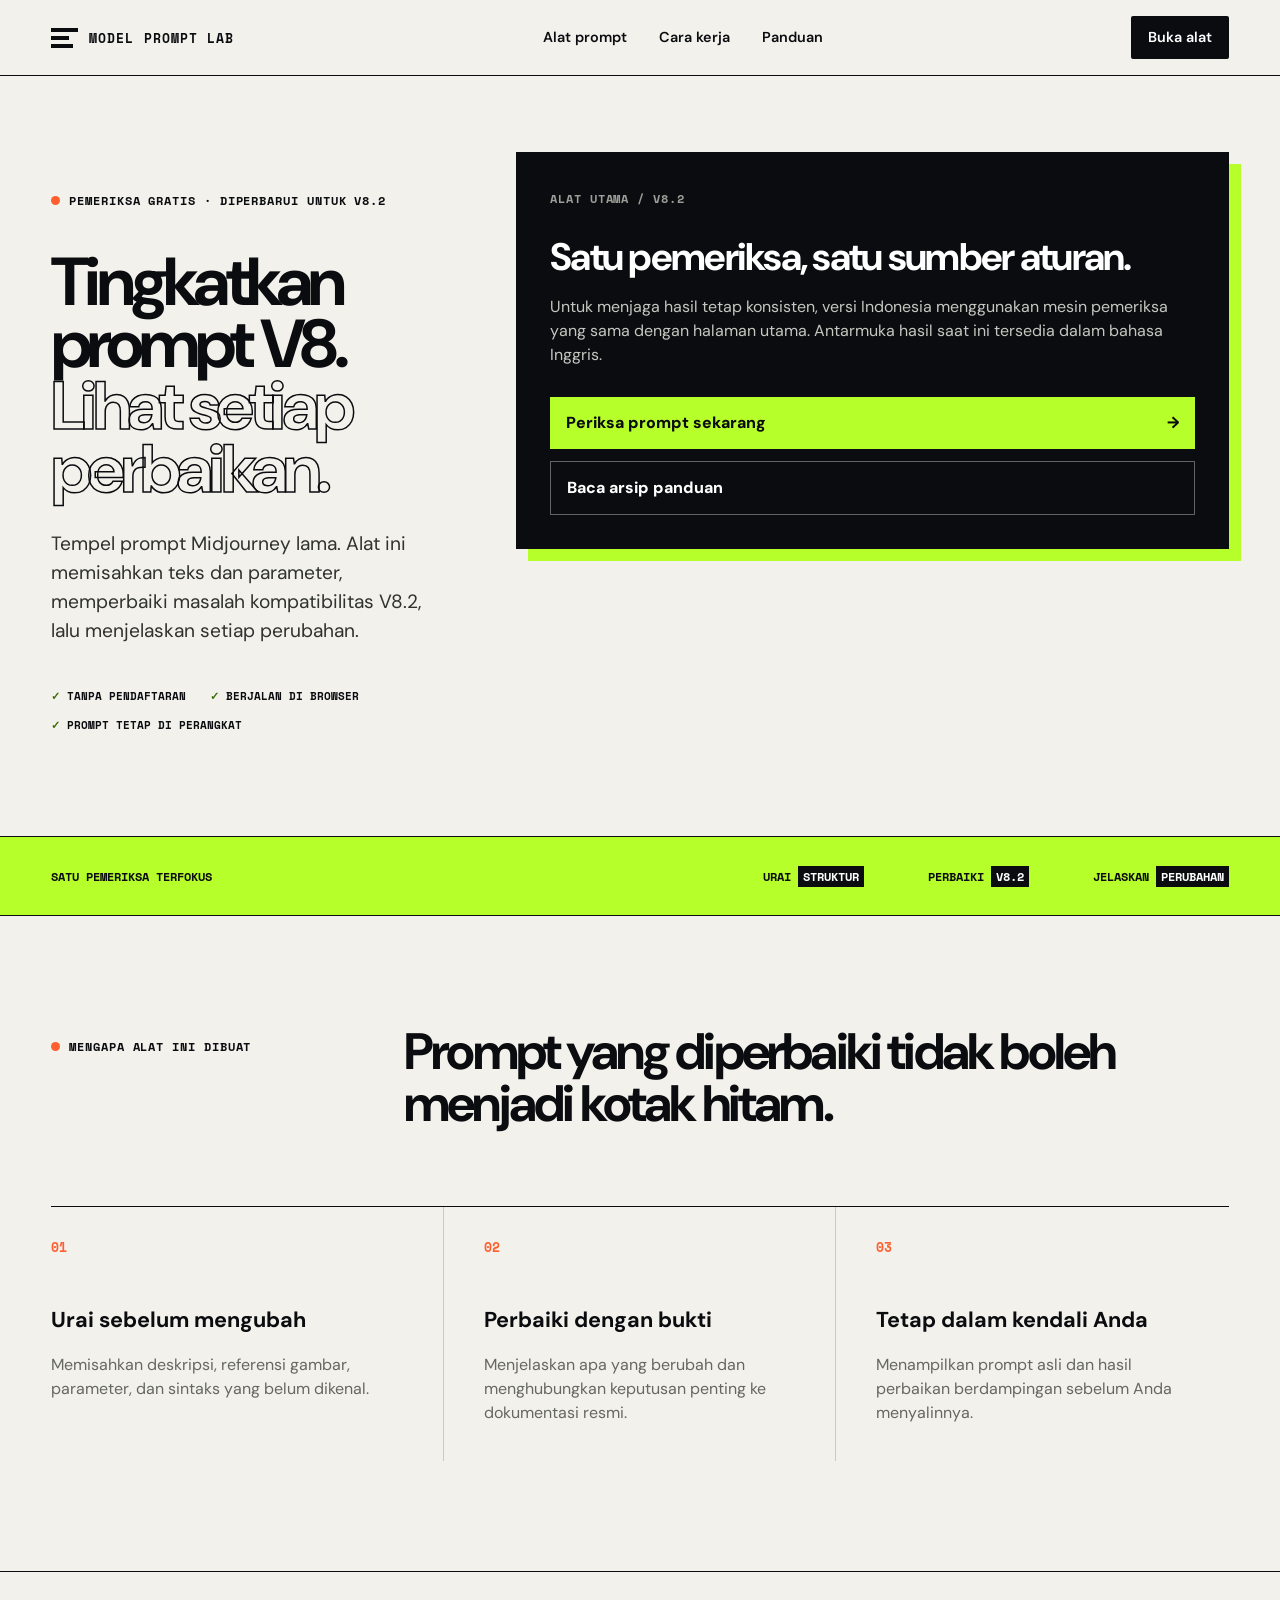
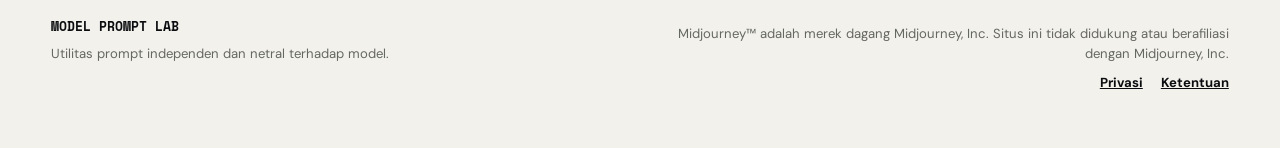
==== commit ac41f45d: "style: finish sitewide brand unification" ====
--- a/id/index.html
+++ b/id/index.html
@@ -1,625 +1,59 @@
-<!DOCTYPE html>
+<!doctype html>
 <html lang="id">
 <head>
-    <base href="../">
-    <meta charset="UTF-8">
-    <meta name="viewport" content="width=device-width, initial-scale=1.0">
-    <title>Midjourney V8 Guide - Tutorials, Prompt Generator & Tips | midjourney-v8.com</title>
-    <meta name="description" content="Master Midjourney V8 with our comprehensive guides, free prompt generator tool, and expert tutorials. Explore native 2K HD mode, new features, and pro tips.">
-    <meta name="keywords" content="midjourney v8, midjourney v8 tutorial, midjourney v8 prompt generator, midjourney v8 guide, midjourney v8 new features, AI image generator">
-    <meta name="robots" content="index, follow">
-    <link rel="icon" type="image/png" href="images/logo.png">
-    <link rel="apple-touch-icon" href="images/logo.png">
-    <link rel="canonical" href="https://midjourney-v8.com/id/">
-    <link rel="alternate" hreflang="en" href="https://midjourney-v8.com/" />
-    <link rel="alternate" hreflang="id" href="https://midjourney-v8.com/id/" />
-    <link rel="alternate" hreflang="x-default" href="https://midjourney-v8.com/" />
-    
-    <!-- Open Graph -->
-    <meta property="og:title" content="Midjourney V8 Guide - Tutorials, Prompt Generator & Tips">
-    <meta property="og:description" content="Master Midjourney V8 with comprehensive guides, free prompt generator, and expert tutorials.">
-    <meta property="og:type" content="website">
-    <meta property="og:url" content="https://midjourney-v8.com/">
-    <meta property="og:image" content="https://midjourney-v8.com/assets/og-image.jpg">
-    
-    <!-- Twitter Card -->
-    <meta name="twitter:card" content="summary_large_image">
-    <meta name="twitter:title" content="Midjourney V8 Guide - Tutorials, Prompt Generator & Tips">
-    <meta name="twitter:description" content="Master Midjourney V8 with comprehensive guides, free prompt generator, and expert tutorials.">
-    
-    <!-- Structured Data -->
-    <script type="application/ld+json">
-    {
-        "@context": "https://schema.org",
-        "@type": "WebSite",
-        "name": "Midjourney V8 Guide",
-        "url": "https://midjourney-v8.com/",
-        "description": "Comprehensive Midjourney V8 tutorials, prompt generator, and tips",
-        "potentialAction": {
-            "@type": "SearchAction",
-            "target": "https://midjourney-v8.com/search?q={search_term_string}",
-            "query-input": "required name=search_term_string"
-        }
-    }
-    </script>
-    
-    <!-- Performance: Preload critical resources -->
-    <link rel="preload" href="images/logo.png" as="image">
-    <link rel="preload" href="css/style.css" as="style">
-    <link rel="preload" href="js/main.js" as="script">
-    <link rel="dns-prefetch" href="https://www.clarity.ms">
-
-    <!-- Fonts -->
-    <link rel="preconnect" href="https://fonts.googleapis.com">
-    <link rel="preconnect" href="https://fonts.gstatic.com" crossorigin>
-    <link rel="preload" href="https://fonts.googleapis.com/css2?family=Inter:wght@300;400;500;600;700;800;900&family=JetBrains+Mono:wght@400;500;600&display=swap" as="style" onload="this.onload=null;this.rel='stylesheet'">
-    <noscript><link href="https://fonts.googleapis.com/css2?family=Inter:wght@300;400;500;600;700;800;900&family=JetBrains+Mono:wght@400;500;600&display=swap" rel="stylesheet"></noscript>
-    
-    <link rel="stylesheet" href="css/style.css">
-<script type="text/javascript">
-    (function(c,l,a,r,i,t,y){
-        c[a]=c[a]||function(){(c[a].q=c[a].q||[]).push(arguments)};
-        t=l.createElement(r);t.async=1;t.src="https://www.clarity.ms/tag/"+i;
-        y=l.getElementsByTagName(r)[0];y.parentNode.insertBefore(t,y);
-    })(window, document, "clarity", "script", "vxs1tgdqes");
-</script>
+  <meta charset="utf-8">
+  <meta name="viewport" content="width=device-width, initial-scale=1">
+  <title>Pemeriksa Prompt Midjourney V8 ke V8.2 | Model Prompt Lab</title>
+  <meta name="description" content="Periksa prompt Midjourney V8 lama, temukan parameter yang tidak kompatibel, dan tingkatkan ke format V8.2 dengan penjelasan yang jelas.">
+  <meta name="robots" content="index,follow">
+  <link rel="canonical" href="https://midjourney-v8.com/id/">
+  <link rel="alternate" hreflang="en" href="https://midjourney-v8.com/">
+  <link rel="alternate" hreflang="id" href="https://midjourney-v8.com/id/">
+  <link rel="alternate" hreflang="x-default" href="https://midjourney-v8.com/">
+  <meta property="og:title" content="Pemeriksa Prompt Midjourney V8 ke V8.2">
+  <meta property="og:description" content="Perbaiki prompt lama dan pahami setiap perubahan sebelum menyalin hasilnya.">
+  <meta property="og:type" content="website">
+  <meta property="og:url" content="https://midjourney-v8.com/id/">
+  <link rel="preconnect" href="https://fonts.googleapis.com">
+  <link rel="preconnect" href="https://fonts.gstatic.com" crossorigin>
+  <link href="https://fonts.googleapis.com/css2?family=DM+Sans:wght@400;500;600;700&family=Space+Mono:wght@400;700&display=swap" rel="stylesheet">
+  <link rel="stylesheet" href="../css/tool.css">
+  <script type="application/ld+json">{"@context":"https://schema.org","@type":"WebPage","name":"Pemeriksa Prompt Midjourney V8 ke V8.2","inLanguage":"id","url":"https://midjourney-v8.com/id/"}</script>
 </head>
 <body>
-    <!-- Navigation -->
-    <nav class="navbar" id="navbar">
-        <div class="container nav-container">
-            <a href="/" class="nav-logo">
-                <img src="images/logo.png" alt="MJV8 Logo" class="logo-img" width="32" height="32" fetchpriority="high">
-                <span class="logo-text">MJ<span class="logo-highlight">V8</span></span>
-            </a>
-            <div class="nav-links" id="nav-links">
-                <a href="#features" class="nav-link">Fitur</a>
-                <a href="#prompt-generator" class="nav-link">Generator Prompt</a>
-                <a href="#tutorials" class="nav-link">Tutorial</a>
-                <a href="#comparison" class="nav-link">V7 vs V8</a>
-                <a href="/blog" class="nav-link">Blog</a>
-                <a href="#prompt-generator" class="btn btn-primary btn-lg nav-cta-mobile">⚡ Coba Generator</a>
-            </div>
-            <div class="nav-actions">
-                <a href="#prompt-generator" class="btn btn-primary btn-sm">Coba Generator</a>
-                <button class="mobile-toggle" id="mobile-toggle" aria-label="Toggle menu">
-                    <span></span><span></span><span></span>
-                </button>
-            </div>
+  <header class="site-header">
+    <a class="brand" href="/id/" aria-label="Beranda Model Prompt Lab"><span class="brand-mark" aria-hidden="true"><i></i><i></i><i></i></span><span>MODEL PROMPT LAB</span></a>
+    <nav aria-label="Navigasi utama"><a href="/#tool">Alat prompt</a><a href="/#how-it-works">Cara kerja</a><a href="/blog">Panduan</a></nav>
+    <a class="header-cta" href="/#tool">Buka alat</a>
+  </header>
+  <main>
+    <section class="tool-hero">
+      <div class="intro">
+        <p class="eyebrow">Pemeriksa gratis · Diperbarui untuk V8.2</p>
+        <h1>Tingkatkan prompt V8.<br><span>Lihat setiap perbaikan.</span></h1>
+        <p class="lede">Tempel prompt Midjourney lama. Alat ini memisahkan teks dan parameter, memperbaiki masalah kompatibilitas V8.2, lalu menjelaskan setiap perubahan.</p>
+        <div class="trust-row"><span>Tanpa pendaftaran</span><span>Berjalan di browser</span><span>Prompt tetap di perangkat</span></div>
+      </div>
+      <aside class="locale-panel" aria-labelledby="tool-link-title">
+        <span class="step-label">ALAT UTAMA / V8.2</span>
+        <h2 id="tool-link-title">Satu pemeriksa, satu sumber aturan.</h2>
+        <p>Untuk menjaga hasil tetap konsisten, versi Indonesia menggunakan mesin pemeriksa yang sama dengan halaman utama. Antarmuka hasil saat ini tersedia dalam bahasa Inggris.</p>
+        <div class="locale-actions">
+          <a class="primary-button" href="/#tool">Periksa prompt sekarang <span aria-hidden="true">→</span></a>
+          <a class="secondary-link" href="/blog">Baca arsip panduan</a>
         </div>
-    </nav>
-
-    <!-- Hero Section -->
-    <section class="hero" id="hero">
-        <div class="hero-bg">
-            <div class="hero-gradient"></div>
-            <div class="hero-grid"></div>
-            <div class="hero-orb hero-orb-1"></div>
-            <div class="hero-orb hero-orb-2"></div>
-            <div class="hero-orb hero-orb-3"></div>
-        </div>
-        <div class="container hero-content">
-            <div class="hero-badge">
-                <span class="badge-dot"></span>
-                <span>Alpha Released March 17, 2026</span>
-            </div>
-            <h1 class="hero-title">
-                Kuasai <span class="gradient-text">Midjourney V8</span>
-                <br>Masa Depan Seni AI
-            </h1>
-            <p class="hero-subtitle">
-                Resolusi asli 2K, pemahaman prompt yang belum pernah ada sebelumnya, dan kualitas estetika yang menakjubkan. 
-                Panduan lengkap untuk generator gambar AI paling kuat yang pernah dibuat.
-            </p>
-            <div class="hero-cta">
-                <a href="#prompt-generator" class="btn btn-primary btn-lg">
-                    <span class="btn-icon"><svg xmlns="http://www.w3.org/2000/svg" width="16" height="16" viewBox="0 0 24 24" fill="currentColor"><polygon points="13 2 3 14 12 14 11 22 21 10 12 10 13 2"/></svg></span>
-                    Generator Prompt Gratis
-                </a>
-                <a href="#tutorials" class="btn btn-outline btn-lg">
-                    <span class="btn-icon"><svg xmlns="http://www.w3.org/2000/svg" width="16" height="16" viewBox="0 0 24 24" fill="none" stroke="currentColor" stroke-width="2" stroke-linecap="round" stroke-linejoin="round"><path d="M4 19.5A2.5 2.5 0 0 1 6.5 17H20"/><path d="M6.5 2H20v20H6.5A2.5 2.5 0 0 1 4 19.5v-15A2.5 2.5 0 0 1 6.5 2z"/></svg></span>
-                    Baca Tutorial
-                </a>
-            </div>
-            <div class="hero-stats">
-                <div class="stat">
-                    <span class="stat-value">2048×2048</span>
-                    <span class="stat-label">Native Resolution</span>
-                </div>
-                <div class="stat-divider"></div>
-                <div class="stat">
-                    <span class="stat-value">--hd</span>
-                    <span class="stat-label">New HD Mode</span>
-                </div>
-                <div class="stat-divider"></div>
-                <div class="stat">
-                    <span class="stat-value">10x</span>
-                    <span class="stat-label">Better Coherence</span>
-                </div>
-            </div>
-        </div>
+      </aside>
     </section>
-
-    <!-- Features Section -->
-    <section class="features" id="features">
-        <div class="container">
-            <div class="section-header">
-                <span class="section-tag">What's New</span>
-                <h2 class="section-title">V8 Key Features</h2>
-                <p class="section-subtitle">Everything you need to know about the biggest upgrade in Midjourney history</p>
-            </div>
-            <div class="features-grid">
-                <div class="feature-card feature-card-large">
-                    <div class="feature-icon"><svg xmlns="http://www.w3.org/2000/svg" width="28" height="28" viewBox="0 0 24 24" fill="none" stroke="currentColor" stroke-width="2" stroke-linecap="round" stroke-linejoin="round"><rect x="2" y="2" width="20" height="20" rx="2"/><path d="M7 8h2v8H7z"/><path d="M15 8h2v8h-2z"/><path d="M9 12h6"/></svg></div>
-                    <h3>Native 2K HD Resolution</h3>
-                    <p>The new <code>--hd</code> mode renders images at 2048×2048 natively. No more upscaling artifacts or blurry details. Every pixel is generated from scratch.</p>
-                    <div class="feature-tag">Game Changer</div>
-                </div>
-                <div class="feature-card">
-                    <div class="feature-icon"><svg xmlns="http://www.w3.org/2000/svg" width="28" height="28" viewBox="0 0 24 24" fill="none" stroke="currentColor" stroke-width="2" stroke-linecap="round" stroke-linejoin="round"><path d="M12 2a5 5 0 0 1 5 5c0 1.5-.7 2.8-1.8 3.7L12 13l-3.2-2.3A5 5 0 0 1 12 2z"/><path d="M12 13v9"/><path d="M9 18h6"/><circle cx="12" cy="7" r="1.5"/><path d="M7.5 7a4.5 4.5 0 0 1 9 0"/><path d="M5.5 11a6.5 6.5 0 0 1 13 0"/></svg></div>
-                    <h3>Superior Prompt Understanding</h3>
-                    <p>V8 follows complex, multi-layered prompts with unprecedented accuracy. Describe exactly what you want, and V8 delivers.</p>
-                </div>
-                <div class="feature-card">
-                    <div class="feature-icon"><svg xmlns="http://www.w3.org/2000/svg" width="28" height="28" viewBox="0 0 24 24" fill="none" stroke="currentColor" stroke-width="2" stroke-linecap="round" stroke-linejoin="round"><circle cx="13.5" cy="6.5" r="2"/><circle cx="17.5" cy="10.5" r="2"/><circle cx="8.5" cy="7.5" r="2"/><circle cx="6.5" cy="12.5" r="2"/><path d="M12 2C6.5 2 2 6.5 2 12s4.5 10 10 10c.9 0 1.7-.8 1.7-1.7 0-.4-.2-.8-.4-1.1-.3-.3-.4-.7-.4-1.1 0-.9.8-1.7 1.7-1.7H16c3.3 0 6-2.7 6-6 0-5.5-4.5-9.6-10-9.4z"/></svg></div>
-                    <h3>Enhanced Aesthetics</h3>
-                    <p>Better understanding of your aesthetic preferences. V8 learns your style and produces images that match your creative vision.</p>
-                </div>
-                <div class="feature-card">
-                    <div class="feature-icon"><svg xmlns="http://www.w3.org/2000/svg" width="28" height="28" viewBox="0 0 24 24" fill="none" stroke="currentColor" stroke-width="2" stroke-linecap="round" stroke-linejoin="round"><path d="M10 13a5 5 0 0 0 7.5.5l3-3a5 5 0 0 0-7-7l-1.8 1.7"/><path d="M14 11a5 5 0 0 0-7.5-.5l-3 3a5 5 0 0 0 7 7l1.8-1.7"/></svg></div>
-                    <h3>Image Coherence</h3>
-                    <p>Dramatically improved spatial coherence. Characters, objects, and scenes maintain consistent proportions and relationships.</p>
-                </div>
-                <div class="feature-card">
-                    <div class="feature-icon"><svg xmlns="http://www.w3.org/2000/svg" width="28" height="28" viewBox="0 0 24 24" fill="none" stroke="currentColor" stroke-width="2" stroke-linecap="round" stroke-linejoin="round"><rect x="2" y="3" width="20" height="14" rx="2"/><line x1="8" y1="21" x2="16" y2="21"/><line x1="12" y1="17" x2="12" y2="21"/></svg></div>
-                    <h3>Web Interface</h3>
-                    <p>V8 Alpha is available directly on alpha.midjourney.com. Create stunning art right in your browser — no Discord required.</p>
-                </div>
-                <div class="feature-card">
-                    <div class="feature-icon"><svg xmlns="http://www.w3.org/2000/svg" width="28" height="28" viewBox="0 0 24 24" fill="none" stroke="currentColor" stroke-width="2" stroke-linecap="round" stroke-linejoin="round"><path d="M3.85 8.62a4 4 0 0 1 4.78-4.77 4 4 0 0 1 6.74 0 4 4 0 0 1 4.78 4.78 4 4 0 0 1 0 6.74 4 4 0 0 1-4.77 4.78 4 4 0 0 1-6.75 0 4 4 0 0 1-4.78-4.77 4 4 0 0 1 0-6.76z"/><path d="M9 12h6"/><path d="M12 9v6"/></svg></div>
-                    <h3>Style Personalization</h3>
-                    <p>Advanced style transfer and personalization. V8 understands style references better than any previous version.</p>
-                </div>
-            </div>
-        </div>
+    <section class="model-strip" aria-label="Kemampuan alat"><p>SATU PEMERIKSA TERFOKUS</p><div><span>URAI <b>STRUKTUR</b></span><span>PERBAIKI <b>V8.2</b></span><span>JELASKAN <b>PERUBAHAN</b></span></div></section>
+    <section class="explanation">
+      <div class="section-heading"><p class="eyebrow">Mengapa alat ini dibuat</p><h2>Prompt yang diperbaiki tidak boleh menjadi kotak hitam.</h2></div>
+      <div class="reason-grid">
+        <article><span>01</span><h3>Urai sebelum mengubah</h3><p>Memisahkan deskripsi, referensi gambar, parameter, dan sintaks yang belum dikenal.</p></article>
+        <article><span>02</span><h3>Perbaiki dengan bukti</h3><p>Menjelaskan apa yang berubah dan menghubungkan keputusan penting ke dokumentasi resmi.</p></article>
+        <article><span>03</span><h3>Tetap dalam kendali Anda</h3><p>Menampilkan prompt asli dan hasil perbaikan berdampingan sebelum Anda menyalinnya.</p></article>
+      </div>
     </section>
-
-    <!-- Inspiration Showcase Section -->
-    <style>
-        .showcase { padding: 5rem 0; background-color: var(--bg-alt, #0f172a); }
-        .showcase-grid { display: grid; grid-template-columns: repeat(auto-fit, minmax(280px, 1fr)); gap: 2rem; margin-top: 3rem; }
-        .showcase-card { background: var(--bg-card, #1e293b); border: 1px solid var(--border-color, #334155); border-radius: 16px; overflow: hidden; transition: transform 0.3s ease; display: flex; flex-direction: column; }
-        .showcase-card:hover { transform: translateY(-5px); border-color: var(--primary-light, #8b5cf6); }
-        .showcase-content { padding: 1.5rem; flex: 1; display: flex; flex-direction: column; }
-        .showcase-content h3 { font-size: 1.25rem; font-weight: 600; margin-bottom: 0.5rem; color: var(--text-light, #f8fafc); }
-        .showcase-desc { font-size: 0.9rem; color: var(--text-muted, #94a3b8); margin-bottom: 1.5rem; flex: 1; }
-        .prompt-box { background: var(--bg-dark, #0f172a); padding: 1rem; border-radius: 8px; border: 1px solid var(--border-color, #334155); position: relative; }
-        .prompt-text { font-family: 'JetBrains Mono', monospace; font-size: 0.8rem; color: var(--text-main, #cbd5e1); margin-bottom: 1rem; word-break: break-all; }
-        .copy-prompt-btn { width: 100%; border-color: var(--primary-color, #6d28d9); color: var(--primary-light, #8b5cf6); }
-        .copy-prompt-btn:hover { background: var(--primary-color, #6d28d9); color: white; }
-    </style>
-    <section class="showcase" id="showcase">
-        <div class="container">
-            <div class="section-header">
-                <span class="section-tag">Inspirasi</span>
-                <h2 class="section-title">Prompt V8 Populer</h2>
-                <p class="section-subtitle">Salin prompt yang telah teruji ini untuk langsung menghasilkan aset profesional.</p>
-            </div>
-            <div class="showcase-grid">
-                <!-- E-commerce -->
-                <div class="showcase-card">
-                    <div class="showcase-img-wrapper">
-                        <img src="images/showcase/perfume.png" alt="E-commerce Product Photo generated by Midjourney V8" loading="lazy" style="width: 100%; height: 200px; object-fit: cover;">
-                    </div>
-                    <div class="showcase-content">
-                        <h3>🛍️ E-commerce Product</h3>
-                        <p class="showcase-desc">High-end product photography for shop listings.</p>
-                        <div class="prompt-box">
-                            <p class="prompt-text" id="prompt-1">Commercial photography of a luxury perfume bottle resting on a clear water ripple surface, studio lighting, macro photography, 8k, photorealistic --v 8 --hd</p>
-                            <button class="btn btn-sm btn-outline copy-prompt-btn" onclick="navigator.clipboard.writeText(document.getElementById('prompt-1').innerText); this.innerText='✅ Berhasil!'; setTimeout(() => this.innerText='📋 Salin Prompt', 2000);">📋 Salin Prompt</button>
-                        </div>
-                    </div>
-                </div>
-                <!-- UX/UI -->
-                <div class="showcase-card">
-                    <div class="showcase-img-wrapper">
-                        <img src="images/showcase/ui.png" alt="Modern minimal dashboard UI interface concept" loading="lazy" style="width: 100%; height: 200px; object-fit: cover; object-position: top;">
-                    </div>
-                    <div class="showcase-content">
-                        <h3>💻 UI/UX Assets</h3>
-                        <p class="showcase-desc">Modern glassmorphism elements for web design.</p>
-                        <div class="prompt-box">
-                            <p class="prompt-text" id="prompt-2">A modern minimal dashboard UI interface concept, glassmorphism, flat design, dribbble style, vibrant colors, futuristic --v 8 --ar 16:9</p>
-                            <button class="btn btn-sm btn-outline copy-prompt-btn" onclick="navigator.clipboard.writeText(document.getElementById('prompt-2').innerText); this.innerText='✅ Berhasil!'; setTimeout(() => this.innerText='📋 Salin Prompt', 2000);">📋 Salin Prompt</button>
-                        </div>
-                    </div>
-                </div>
-                <!-- Social Media -->
-                <div class="showcase-card">
-                    <div class="showcase-img-wrapper">
-                        <img src="images/showcase/portrait.png" alt="Hyper-realistic cinematic portrait of a fashion model" loading="lazy" style="width: 100%; height: 200px; object-fit: cover;">
-                    </div>
-                    <div class="showcase-content">
-                        <h3>📸 Social Media Portraits</h3>
-                        <p class="showcase-desc">Hyper-realistic influencers and models.</p>
-                        <div class="prompt-box">
-                            <p class="prompt-text" id="prompt-3">A hyper-realistic cinematic portrait of a beautiful fashion model, street fashion, shot on 35mm lens, Kodak Portra 400, cinematic lighting --v 8 --ar 4:5</p>
-                            <button class="btn btn-sm btn-outline copy-prompt-btn" onclick="navigator.clipboard.writeText(document.getElementById('prompt-3').innerText); this.innerText='✅ Berhasil!'; setTimeout(() => this.innerText='📋 Salin Prompt', 2000);">📋 Salin Prompt</button>
-                        </div>
-                    </div>
-                </div>
-                <!-- Anime -->
-                <div class="showcase-card">
-                    <div class="showcase-img-wrapper">
-                        <img src="images/showcase/mascot.png" alt="Cute cybernetic cat mascot popmart blind box toy" loading="lazy" style="width: 100%; height: 200px; object-fit: cover;">
-                    </div>
-                    <div class="showcase-content">
-                        <h3>🎨 Anime / Mascots</h3>
-                        <p class="showcase-desc">Pop-mart style blind box designs.</p>
-                        <div class="prompt-box">
-                            <p class="prompt-text" id="prompt-4">A cute cybernetic cat mascot, popmart blind box toy style, chibi anime, 3d render, octane render, pastel colors, clean background --v 8 --ar 1:1</p>
-                            <button class="btn btn-sm btn-outline copy-prompt-btn" onclick="navigator.clipboard.writeText(document.getElementById('prompt-4').innerText); this.innerText='✅ Berhasil!'; setTimeout(() => this.innerText='📋 Salin Prompt', 2000);">📋 Salin Prompt</button>
-                        </div>
-                    </div>
-                </div>
-            </div>
-        </div>
-    </section>
-
-    <!-- Prompt Generator Section -->
-    <section class="prompt-generator" id="prompt-generator">
-        <div class="container">
-            <div class="section-header">
-                <span class="section-tag">Free Tool</span>
-                <h2 class="section-title">V8 Prompt Generator</h2>
-                <p class="section-subtitle">Build perfect Midjourney V8 prompts with our visual builder. Select style, subject, and parameters — copy and paste into Midjourney.</p>
-            </div>
-            
-            <div class="generator-wrapper">
-                <div class="generator-panel">
-                    <!-- Subject -->
-                    <div class="gen-section">
-                        <label class="gen-label">📷 Subject</label>
-                        <input type="text" class="gen-input" id="gen-subject" placeholder="e.g., a futuristic city at sunset, a portrait of a warrior princess...">
-                    </div>
-
-                    <!-- Style -->
-                    <div class="gen-section">
-                        <label class="gen-label">🎨 Art Style</label>
-                        <div class="gen-chips" id="gen-style">
-                            <button class="chip" data-value="photorealistic">📸 Photorealistic</button>
-                            <button class="chip" data-value="digital art">🖌️Digital Art</button>
-                            <button class="chip" data-value="oil painting">🎨 Oil Painting</button>
-                            <button class="chip" data-value="watercolor">💧 Watercolor</button>
-                            <button class="chip" data-value="anime">🌸 Anime</button>
-                            <button class="chip" data-value="3D render">🔮 3D Render</button>
-                            <button class="chip" data-value="cyberpunk">🌆 Cyberpunk</button>
-                            <button class="chip" data-value="fantasy art">🐉 Fantasy</button>
-                            <button class="chip" data-value="minimalist">◇ Minimalist</button>
-                            <button class="chip" data-value="pixel art">👾 Pixel Art</button>
-                            <button class="chip" data-value="studio ghibli style">🏯 Ghibli</button>
-                            <button class="chip" data-value="cinematic">🎬 Cinematic</button>
-                        </div>
-                    </div>
-
-                    <!-- Lighting -->
-                    <div class="gen-section">
-                        <label class="gen-label">💡 Lighting</label>
-                        <div class="gen-chips" id="gen-lighting">
-                            <button class="chip" data-value="golden hour lighting">🌅 Golden Hour</button>
-                            <button class="chip" data-value="dramatic lighting">🔦 Dramatic</button>
-                            <button class="chip" data-value="soft diffused light">☁️ Soft Light</button>
-                            <button class="chip" data-value="neon lighting">💜 Neon</button>
-                            <button class="chip" data-value="studio lighting">📷 Studio</button>
-                            <button class="chip" data-value="natural sunlight">☀️Natural</button>
-                            <button class="chip" data-value="backlit silhouette">🌄 Backlit</button>
-                            <button class="chip" data-value="volumetric fog">🌫️Volumetric</button>
-                        </div>
-                    </div>
-
-                    <!-- Camera / Composition -->
-                    <div class="gen-section">
-                        <label class="gen-label">📐 Composition</label>
-                        <div class="gen-chips" id="gen-composition">
-                            <button class="chip" data-value="close-up shot">🔍 Close-up</button>
-                            <button class="chip" data-value="wide angle shot">🌍 Wide Angle</button>
-                            <button class="chip" data-value="bird's eye view">🦅 Bird's Eye</button>
-                            <button class="chip" data-value="low angle shot">⬆️ Low Angle</button>
-                            <button class="chip" data-value="portrait shot">👤 Portrait</button>
-                            <button class="chip" data-value="macro photography">🔬 Macro</button>
-                        </div>
-                    </div>
-
-                    <!-- V8 Parameters -->
-                    <div class="gen-section">
-                        <label class="gen-label">⚙️ V8 Parameters</label>
-                        <div class="gen-params">
-                            <div class="param-group">
-                                <label class="param-label">Aspect Ratio</label>
-                                <select class="param-select" id="param-ar">
-                                    <option value="">Default (1:1)</option>
-                                    <option value="--ar 16:9">16:9 Landscape</option>
-                                    <option value="--ar 9:16">9:16 Portrait</option>
-                                    <option value="--ar 4:3">4:3 Standard</option>
-                                    <option value="--ar 3:4">3:4 Portrait</option>
-                                    <option value="--ar 21:9">21:9 Ultra Wide</option>
-                                    <option value="--ar 2:3">2:3 Poster</option>
-                                </select>
-                            </div>
-                            <div class="param-group">
-                                <label class="param-label">Stylize <span id="stylize-val">100</span></label>
-                                <input type="range" class="param-range" id="param-stylize" min="0" max="1000" value="100" step="10">
-                            </div>
-                            <div class="param-group">
-                                <label class="param-label">Chaos <span id="chaos-val">0</span></label>
-                                <input type="range" class="param-range" id="param-chaos" min="0" max="100" value="0" step="5">
-                            </div>
-                            <div class="param-group param-toggles">
-                                <label class="toggle-label">
-                                    <input type="checkbox" id="param-hd"> <span class="toggle-text">--hd (2K Resolution)</span>
-                                </label>
-                                <label class="toggle-label">
-                                    <input type="checkbox" id="param-v8" checked> <span class="toggle-text">--v 8</span>
-                                </label>
-                            </div>
-                        </div>
-                    </div>
-
-                    <!-- Extra Details -->
-                    <div class="gen-section">
-                        <label class="gen-label">✏ Extra Details (optional)</label>
-                        <input type="text" class="gen-input" id="gen-extra" placeholder="e.g., highly detailed, 8k, sharp focus, vibrant colors...">
-                    </div>
-                </div>
-
-                <!-- Output -->
-                <div class="generator-output">
-                    <div class="output-header">
-                        <h3>Generated Prompt</h3>
-                        <div class="output-actions">
-                            <button class="btn btn-sm btn-outline" id="btn-random" title="Random Prompt">🎲 Random</button>
-                            <button class="btn btn-sm btn-primary" id="btn-copy" title="Copy to Clipboard">📋 Copy</button>
-                        </div>
-                    </div>
-                    <div class="output-box" id="output-box">
-                        <p class="output-placeholder">Start building your prompt above...</p>
-                    </div>
-                    <div class="output-tip">
-                        <span>💡</span> Paste this prompt directly into Midjourney's <code>/imagine</code> command
-                    </div>
-                </div>
-            </div>
-        </div>
-    </section>
-
-    <!-- Comparison Section -->
-    <section class="comparison" id="comparison">
-        <div class="container">
-            <div class="section-header">
-                <span class="section-tag">Side by Side</span>
-                <h2 class="section-title">V7 vs V8 Comparison</h2>
-                <p class="section-subtitle">See the dramatic improvements V8 brings over its predecessor</p>
-            </div>
-            <div class="comparison-grid">
-                <div class="comparison-card">
-                    <div class="comparison-header">
-                        <span class="comparison-label comparison-old">V7</span>
-                        <span class="comparison-vs">VS</span>
-                        <span class="comparison-label comparison-new">V8</span>
-                    </div>
-                    <div class="comparison-item">
-                        <div class="comp-row">
-                            <span class="comp-feature">Max Native Resolution</span>
-                            <span class="comp-v7">1024×1024</span>
-                            <span class="comp-v8">2048×2048 🆕</span>
-                        </div>
-                        <div class="comp-row">
-                            <span class="comp-feature">Complex Prompt Adherence</span>
-                            <span class="comp-v7">Good</span>
-                            <span class="comp-v8">Excellent 🔥</span>
-                        </div>
-                        <div class="comp-row">
-                            <span class="comp-feature">Image Coherence</span>
-                            <span class="comp-v7">Good</span>
-                            <span class="comp-v8">Superior 🔥</span>
-                        </div>
-                        <div class="comp-row">
-                            <span class="comp-feature">Style Understanding</span>
-                            <span class="comp-v7">Moderate</span>
-                            <span class="comp-v8">Advanced 🔥</span>
-                        </div>
-                        <div class="comp-row">
-                            <span class="comp-feature">Aesthetic Personalization</span>
-                            <span class="comp-v7">Basic</span>
-                            <span class="comp-v8">Deep Learning 🔥</span>
-                        </div>
-                        <div class="comp-row">
-                            <span class="comp-feature">Web Access</span>
-                            <span class="comp-v7">Discord Only</span>
-                            <span class="comp-v8">Web + Discord ✔</span>
-                        </div>
-                        <div class="comp-row">
-                            <span class="comp-feature">HD Mode</span>
-                            <span class="comp-v7">Not Available</span>
-                            <span class="comp-v8">--hd Flag 🆕</span>
-                        </div>
-                    </div>
-                </div>
-            </div>
-        </div>
-    </section>
-
-    <!-- Tutorials Section -->
-    <section class="tutorials" id="tutorials">
-        <div class="container">
-            <div class="section-header">
-                <span class="section-tag">Learn</span>
-                <h2 class="section-title">V8 Tutorials & Guides</h2>
-                <p class="section-subtitle">From beginner basics to advanced techniques — master Midjourney V8</p>
-            </div>
-            <div class="tutorials-grid">
-                <a href="/blog/getting-started-midjourney-v8" class="tutorial-card tutorial-featured">
-                    <div class="tutorial-badge">🆕 Beginner Guide</div>
-                    <div class="tutorial-content">
-                        <h3>Getting Started with Midjourney V8: Complete Beginner's Guide</h3>
-                        <p>Everything you need to know to start creating stunning AI art with Midjourney V8. Step-by-step setup, first prompt, and essential tips.</p>
-                        <div class="tutorial-meta">
-                            <span>📖 12 min read</span>
-                            <span>Mar 18, 2026</span>
-                        </div>
-                    </div>
-                </a>
-                <a href="/blog/midjourney-v8-hd-mode-guide" class="tutorial-card">
-                    <div class="tutorial-badge">🖼️Deep Dive</div>
-                    <div class="tutorial-content">
-                        <h3>V8 HD Mode: Creating Native 2K Images</h3>
-                        <p>Master the new --hd parameter for stunning 2048×2048 resolution images without upscaling artifacts.</p>
-                        <div class="tutorial-meta">
-                            <span>📖 8 min read</span>
-                            <span>Mar 18, 2026</span>
-                        </div>
-                    </div>
-                </a>
-                <a href="/blog/midjourney-v8-prompt-techniques" class="tutorial-card">
-                    <div class="tutorial-badge">💡 Advanced</div>
-                    <div class="tutorial-content">
-                        <h3>10 Advanced Prompt Techniques for V8</h3>
-                        <p>Professional prompt engineering strategies to unlock V8's full potential. Multi-prompts, weights, and style blending.</p>
-                        <div class="tutorial-meta">
-                            <span>📖 10 min read</span>
-                            <span>Mar 18, 2026</span>
-                        </div>
-                    </div>
-                </a>
-                <a href="/blog/midjourney-v7-vs-v8-comparison" class="tutorial-card">
-                    <div class="tutorial-badge">🆚 Comparison</div>
-                    <div class="tutorial-content">
-                        <h3>Midjourney V7 vs V8: 20 Side-by-Side Comparisons</h3>
-                        <p>Real-world prompt comparisons showing exactly how V8 improves over V7 across portraits, landscapes, and more.</p>
-                        <div class="tutorial-meta">
-                            <span>📖 15 min read</span>
-                            <span>Mar 18, 2026</span>
-                        </div>
-                    </div>
-                </a>
-                <a href="/blog/midjourney-v8-parameters-cheatsheet" class="tutorial-card">
-                    <div class="tutorial-badge">📋 Reference</div>
-                    <div class="tutorial-content">
-                        <h3>V8 Parameters Cheat Sheet</h3>
-                        <p>Complete reference for all V8 parameters: --ar, --hd, --stylize, --chaos, --weird, --no, and more.</p>
-                        <div class="tutorial-meta">
-                            <span>📖 5 min read</span>
-                            <span>Mar 18, 2026</span>
-                        </div>
-                    </div>
-                </a>
-            </div>
-            <div class="tutorials-cta">
-                <a href="/blog" class="btn btn-outline btn-lg">View All Tutorials <svg xmlns="http://www.w3.org/2000/svg" width="16" height="16" viewBox="0 0 24 24" fill="none" stroke="currentColor" stroke-width="2"><line x1="5" y1="12" x2="19" y2="12"/><polyline points="12 5 19 12 12 19"/></svg></a>
-            </div>
-        </div>
-    </section>
-
-
-    <!-- Blog Promotion Banner -->
-    <section class="blog-promo">
-        <div class="container">
-            <div class="blog-promo-header">
-                <div>
-                    <span class="section-tag">Blog</span>
-                    <h2 class="section-title" style="margin-top:12px;font-size:1.8rem;">Latest Articles</h2>
-                </div>
-                <a href="/blog" class="btn btn-outline btn-sm">View All →</a>
-            </div>
-            <div class="blog-promo-grid">
-                <a href="/blog/best-midjourney-v8-prompts" class="blog-promo-card">
-                    <img src="images/blog/best-prompts.png" alt="Best Prompts" loading="lazy" width="300" height="169">
-                    <div class="blog-promo-info">
-                        <span class="blog-promo-tag">🔥 Popular</span>
-                        <h3>50 Best Midjourney V8 Prompts</h3>
-                        <p>Curated collection of stunning prompts across all categories.</p>
-                    </div>
-                </a>
-                <a href="/blog/midjourney-v8-web-interface-guide" class="blog-promo-card">
-                    <img src="images/blog/web-interface.png" alt="Web Interface" loading="lazy" width="300" height="169">
-                    <div class="blog-promo-info">
-                        <span class="blog-promo-tag">🆕 New</span>
-                        <h3>V8 Web Interface Guide</h3>
-                        <p>Master the new alpha.midjourney.com web experience.</p>
-                    </div>
-                </a>
-                <a href="/blog/midjourney-v8-pricing-plans" class="blog-promo-card">
-                    <img src="images/blog/pricing.png" alt="Pricing Plans" loading="lazy" width="300" height="169">
-                    <div class="blog-promo-info">
-                        <span class="blog-promo-tag">💰 Guide</span>
-                        <h3>V8 Pricing Plans Explained</h3>
-                        <p>Compare all plans and find the best value for your needs.</p>
-                    </div>
-                </a>
-            </div>
-        </div>
-    </section>
-
-    <!-- CTA Section -->
-    <section class="cta-section">
-        <div class="container">
-            <div class="cta-box">
-                <div class="cta-bg">
-                    <div class="cta-orb cta-orb-1"></div>
-                    <div class="cta-orb cta-orb-2"></div>
-                </div>
-                <h2>Ready to Create with V8?</h2>
-                <p>Start with our free Prompt Generator or dive into the tutorials to master Midjourney V8.</p>
-                <div class="cta-buttons">
-                    <a href="#prompt-generator" class="btn btn-primary btn-lg">⚡ Open Prompt Generator</a>
-                    <a href="https://alpha.midjourney.com" target="_blank" rel="noopener" class="btn btn-outline btn-lg">🌐 Visit Midjourney V8</a>
-                </div>
-            </div>
-        </div>
-    </section>
-
-    <!-- Footer -->
-    <footer class="footer">
-        <div class="container">
-            <div class="footer-grid">
-                <div class="footer-brand">
-                    <a href="/" class="nav-logo">
-                        <img src="images/logo.png" alt="MJV8 Logo" class="logo-img" width="32" height="32">
-                        <span class="logo-text">MJ<span class="logo-highlight">V8</span></span>
-                    </a>
-                    <p>Your comprehensive guide to Midjourney V8. Tutorials, tools, and tips for AI art creators.</p>
-                </div>
-                <div class="footer-links">
-                    <h4>Resources</h4>
-                    <a href="#prompt-generator">Prompt Generator</a>
-                    <a href="/blog">Tutorials</a>
-                    <a href="#comparison">V7 vs V8</a>
-                    <a href="#features">V8 Features</a>
-                </div>
-                <div class="footer-links">
-                    <h4>Guides</h4>
-                    <a href="/blog/getting-started-midjourney-v8">Getting Started</a>
-                    <a href="/blog/midjourney-v8-hd-mode-guide">HD Mode Guide</a>
-                    <a href="/blog/midjourney-v8-prompt-techniques">Prompt Techniques</a>
-                    <a href="/blog/midjourney-v8-parameters-cheatsheet">Parameters Cheat Sheet</a>
-                </div>
-                <div class="footer-links">
-                    <h4>Official Links</h4>
-                    <a href="https://midjourney.com" target="_blank" rel="noopener">Midjourney Official</a>
-                    <a href="https://alpha.midjourney.com" target="_blank" rel="noopener">Midjourney V8 Alpha</a>
-                    <a href="https://docs.midjourney.com" target="_blank" rel="noopener">Official Docs</a>
-                </div>
-            </div>
-            <div class="footer-bottom">
-                <p>&copy; 2026 midjourney-v8.com. This site is not affiliated with Midjourney Inc.</p>
-                <div class="footer-bottom-links">
-                    <a href="/privacy">Privacy</a>
-                    <a href="/terms">Terms</a>
-                </div>
-            </div>
-        </div>
-    </footer>
-
-    <script src="js/main.js" defer></script>
+  </main>
+  <footer><div><strong>MODEL PROMPT LAB</strong><p>Utilitas prompt independen dan netral terhadap model.</p></div><div><p>Midjourney™ adalah merek dagang Midjourney, Inc. Situs ini tidak didukung atau berafiliasi dengan Midjourney, Inc.</p><div class="footer-links-inline"><a href="/privacy">Privasi</a><a href="/terms">Ketentuan</a></div></div></footer>
 </body>
 </html>
--- a/css/tool.css
+++ b/css/tool.css
@@ -0,0 +1,15 @@
+:root{--ink:#0b0c0f;--paper:#f2f1ec;--line:#c9c8c1;--acid:#b7ff2a;--orange:#ff5f2e;--muted:#656761;--mono:"Space Mono",monospace;--sans:"DM Sans",sans-serif}
+*{box-sizing:border-box}html{scroll-behavior:smooth}body{margin:0;background:var(--paper);color:var(--ink);font-family:var(--sans);font-size:16px;line-height:1.5}button,textarea,select{font:inherit}button,a{touch-action:manipulation}a{color:inherit}button{cursor:pointer}.sr-only{position:absolute;width:1px;height:1px;padding:0;margin:-1px;overflow:hidden;clip:rect(0,0,0,0);white-space:nowrap;border:0}
+.site-header{height:76px;padding:0 4vw;display:flex;align-items:center;justify-content:space-between;border-bottom:1px solid var(--ink);background:var(--paper);position:sticky;top:0;z-index:10}.brand{display:flex;align-items:center;gap:11px;text-decoration:none;font:700 .84rem var(--mono);letter-spacing:.08em}.brand-mark{width:27px;display:grid;gap:4px}.brand-mark i{height:4px;background:var(--ink);display:block}.brand-mark i:nth-child(2){width:65%}.brand-mark i:nth-child(3){width:82%}.site-header nav{display:flex;gap:32px}.site-header nav a,.header-cta{font-weight:600;text-decoration:none;font-size:.9rem}.site-header nav a:hover{text-decoration:underline;text-underline-offset:5px}.header-cta{background:var(--ink);color:#fff;padding:11px 17px;border-radius:2px}
+.tool-hero{padding:76px 4vw 64px;display:grid;grid-template-columns:minmax(260px,.72fr) minmax(560px,1.28fr);gap:5vw;min-height:760px}.intro{padding-top:28px}.eyebrow,.step-label{font:700 .72rem var(--mono);letter-spacing:.08em;text-transform:uppercase}.eyebrow{display:flex;align-items:center;gap:9px}.eyebrow:before{content:"";width:9px;height:9px;background:var(--orange);border-radius:50%}.intro h1{font-size:clamp(3rem,5.3vw,6.4rem);line-height:.92;letter-spacing:-.07em;margin:42px 0 30px;max-width:760px}.intro h1 span{color:transparent;-webkit-text-stroke:1.5px var(--ink)}.lede{font-size:1.2rem;max-width:570px;color:#30322e}.trust-row{display:flex;flex-wrap:wrap;gap:12px 24px;margin-top:42px;font:700 .7rem var(--mono);text-transform:uppercase}.trust-row span:before{content:"✓";margin-right:7px;color:#396c00}
+.workspace{background:var(--ink);color:white;padding:28px;box-shadow:12px 12px 0 var(--acid);align-self:start;min-width:0}.workspace-topline,.result-head{display:flex;justify-content:space-between;align-items:center;gap:16px}.workspace .step-label{color:#9c9e98}.text-button{border:0;background:none;color:var(--acid);font:700 .75rem var(--mono);text-decoration:underline;text-underline-offset:4px}.input-label{display:block;margin-top:20px;font:700 .72rem var(--mono);text-transform:uppercase;color:#d8dad5}.workspace textarea{width:100%;resize:vertical;min-height:180px;margin:8px 0 0;background:#15171b;border:1px solid #3d3f43;color:white;padding:20px;font:400 .95rem/1.7 var(--mono);border-radius:0}.workspace textarea[aria-invalid="true"]{border-color:#ff7855}.input-help,.input-error{font-size:.75rem;margin:8px 0 18px}.input-help{color:#9c9e98}.input-error{color:#ffb39f}.workspace textarea:focus,.workspace select:focus,.primary-button:focus,.copy-button:focus,.export-actions button:focus{outline:3px solid var(--acid);outline-offset:2px}.controls{display:grid;grid-template-columns:1fr 1fr;gap:14px}.controls label{font:700 .68rem var(--mono);text-transform:uppercase;color:#aeb0aa}.controls select{display:block;width:100%;margin-top:8px;background:#202226;color:white;border:1px solid #4b4d51;padding:12px;min-height:46px}.primary-button{grid-column:1/-1;border:0;background:var(--acid);color:var(--ink);font-weight:800;padding:15px 18px;min-height:50px;display:flex;justify-content:space-between;align-items:center;transition:background-color .2s ease}.primary-button:hover{background:#ceff70}.primary-button:disabled{cursor:not-allowed;opacity:.58}.result-panel{margin-top:30px;border-top:1px solid #44474c;padding-top:26px}.result-head h2{font-size:1.05rem;margin:7px 0 0}.result-status{font:700 .68rem var(--mono);text-transform:uppercase;padding:7px 9px;border:1px solid}.result-status.ready{color:var(--acid);border-color:#669d17}.result-status.review{color:#ffd07a;border-color:#8d6929}.copy-button{background:transparent;color:white;border:1px solid #666a70;padding:10px 13px;min-height:44px;font:700 .72rem var(--mono);transition:border-color .2s ease}.copy-button:hover{border-color:var(--acid)}.output-card{margin-top:22px;border:1px solid #45484d;background:#121418}.output-card-head,.subsection-head{display:flex;justify-content:space-between;align-items:center;gap:15px;padding:13px 16px;border-bottom:1px solid #34373c}.output-card h3,.subsection-head h3,.secondary-export h3{font-size:.84rem;margin:0}.subsection-head>span{font:400 .65rem var(--mono);color:#969993;text-align:right}#prompt-output{display:block;min-height:112px;padding:18px;background:#f5f4ef;color:var(--ink);white-space:pre-wrap;overflow-wrap:anywhere;font:400 .84rem/1.7 var(--mono)}.diff-section,.analysis-section,.parsed-section,.secondary-export{margin-top:22px;border:1px solid #34373c}.diff-grid{display:grid;grid-template-columns:1fr 1fr}.diff-grid>div{min-width:0;padding:15px}.diff-grid>div+div{border-left:1px solid #34373c}.diff-label{display:inline-block;padding:3px 7px;margin-bottom:9px;font:700 .62rem var(--mono);text-transform:uppercase}.diff-label.removed{background:#4a201b;color:#ffc4b7}.diff-label.added{background:#263c14;color:#d7ff97}.diff-grid pre{margin:0;white-space:pre-wrap;overflow-wrap:anywhere;font:400 .72rem/1.65 var(--mono);color:#d5d7d2}.checks{display:grid;gap:10px;padding:14px}.check-item{display:block;padding:14px;border:1px solid #3b3e43;background:#15171b;font-size:.82rem;color:#d7d9d4}.check-item.fixed{border-left:3px solid var(--acid)}.check-item.review{border-left:3px solid #ffb23f}.check-item.info{border-left:3px solid #77bfff}.issue-top{display:flex;align-items:center;gap:9px}.issue-top h4{margin:0;font-size:.85rem}.issue-badge{font:700 .6rem var(--mono);text-transform:uppercase;color:var(--acid)}.check-item.review .issue-badge{color:#ffce75}.check-item.info .issue-badge{color:#8ecaff}.check-item p{margin:8px 0 12px;color:#aeb1ab}.issue-change{display:grid;grid-template-columns:1fr auto 1fr;align-items:center;gap:10px}.issue-change span{min-width:0}.issue-change small{display:block;color:#7f827c;text-transform:uppercase;font:700 .58rem var(--mono)}.issue-change code{display:block;margin-top:3px;overflow-wrap:anywhere;color:#f3f4ef}.issue-change b{color:#747770}.check-item a{display:inline-block;margin-top:11px;color:#d4ff8c;font:700 .67rem var(--mono);text-underline-offset:3px}.report-empty{display:grid;gap:4px;padding:16px;border:1px solid #486a1f;color:#ddffac}.report-empty span{color:#aeb1ab;font-size:.8rem}.parsed-groups{display:grid;gap:0}.parsed-group{display:grid;grid-template-columns:120px 1fr;gap:14px;padding:14px 16px;border-top:1px solid #292c30}.parsed-group:first-child{border-top:0}.parsed-group h4{margin:5px 0 0;font:700 .65rem var(--mono);text-transform:uppercase;color:#8f928c}.parsed-values{display:flex;flex-wrap:wrap;gap:7px;min-width:0}.parsed-chip{max-width:100%;padding:4px 8px;background:#25282c;color:#e7e9e4;font:400 .68rem/1.5 var(--mono);overflow-wrap:anywhere}.parsed-chip.parameter{color:#d8ff97}.parsed-chip.reference{color:#9fd6ff}.parsed-chip.empty{color:#858882}.secondary-export{padding:18px;display:grid;grid-template-columns:1fr auto;gap:16px;align-items:center}.secondary-export p{margin:5px 0 0;color:#a2a59f;font-size:.78rem}.export-actions{display:flex;gap:8px}.export-actions button{min-height:44px;border:1px solid #5a5d62;background:transparent;color:#fff;padding:9px 12px;font:700 .68rem var(--mono)}.export-actions button:hover{border-color:var(--acid);color:var(--acid)}.converted-result{grid-column:1/-1;border-top:1px solid #34373c;padding-top:14px}.converted-result>div{display:flex;justify-content:space-between;align-items:center}.converted-result output{display:block;margin-top:10px;padding:14px;background:#f5f4ef;color:var(--ink);white-space:pre-wrap;font:400 .76rem/1.65 var(--mono)}
+.model-strip{background:var(--acid);border-block:1px solid var(--ink);padding:19px 4vw;display:flex;align-items:center;justify-content:space-between;font:700 .72rem var(--mono)}.model-strip>div{display:flex;gap:5vw}.model-strip b{background:var(--ink);color:white;padding:2px 5px}
+.explanation{padding:110px 4vw}.section-heading{display:grid;grid-template-columns:.55fr 1.45fr;align-items:start;gap:40px}.section-heading h2{font-size:clamp(2.3rem,4vw,4.7rem);line-height:1.02;letter-spacing:-.055em;margin:0;max-width:820px}.reason-grid{display:grid;grid-template-columns:repeat(3,1fr);margin-top:76px;border-top:1px solid var(--ink)}.reason-grid article{padding:28px 40px 20px 0;border-right:1px solid var(--line);min-height:240px}.reason-grid article+article{padding-left:40px}.reason-grid article:last-child{border-right:0}.reason-grid span{font:700 .8rem var(--mono);color:var(--orange)}.reason-grid h3{font-size:1.35rem;margin:45px 0 12px}.reason-grid p{color:var(--muted);max-width:390px}.source-note{margin:52px 0 0;padding-top:20px;border-top:1px solid var(--line);font-size:.85rem;color:var(--muted)}.source-note a{font-weight:700;color:var(--ink)}
+.early-access{margin:0 4vw 90px;background:var(--orange);color:#160b07;padding:55px;display:grid;grid-template-columns:1.4fr .6fr;gap:50px;align-items:end}.early-access .eyebrow:before{background:var(--ink)}.early-access h2{font-size:clamp(2rem,3.5vw,4rem);line-height:1;margin:25px 0 18px;letter-spacing:-.05em}.early-access>div>p:last-child{max-width:650px}.offer{border-left:1px solid #7f2d13;padding-left:40px}.offer p{font:700 .8rem var(--mono)}.offer strong{font:700 2.2rem var(--sans);display:block}.offer button{width:100%;background:var(--ink);color:white;border:0;padding:15px;font-weight:800;margin:10px 0}.offer small{display:block;line-height:1.45}
+footer{border-top:1px solid var(--ink);padding:45px 4vw 55px;display:grid;grid-template-columns:1fr 1fr;gap:40px;font-size:.82rem}footer strong{font-family:var(--mono)}footer p{max-width:620px;color:var(--muted);margin:7px 0}footer>div:last-child{text-align:right}footer a{font-weight:700}
+.locale-panel{background:var(--ink);color:#fff;padding:34px;box-shadow:12px 12px 0 var(--acid);align-self:start}.locale-panel .step-label{color:#9c9e98}.locale-panel h2{font-size:clamp(1.8rem,3vw,3rem);line-height:1.02;letter-spacing:-.045em;margin:28px 0 18px}.locale-panel p{color:#c5c7c1}.locale-actions{display:grid;gap:12px;margin-top:30px}.locale-actions a{min-height:50px;padding:14px 16px;text-decoration:none;font-weight:800}.locale-actions .primary-button{display:flex}.locale-actions .secondary-link{border:1px solid #60636a;color:#fff}.locale-actions .secondary-link:hover{border-color:var(--acid);color:var(--acid)}
+.legal-main{padding:80px 4vw 110px;display:grid;grid-template-columns:minmax(220px,.45fr) minmax(0,1fr);gap:8vw}.legal-intro{position:sticky;top:120px;align-self:start}.legal-intro h1{font-size:clamp(3rem,6vw,6.5rem);line-height:.9;letter-spacing:-.07em;margin:34px 0}.legal-copy{max-width:820px}.legal-copy section{padding:0 0 34px;margin:0 0 34px;border-bottom:1px solid var(--line)}.legal-copy h2{font-size:1.45rem;margin:0 0 12px}.legal-copy p,.legal-copy li{color:#434540}.legal-copy a{font-weight:700}.legal-meta{font:700 .7rem var(--mono);text-transform:uppercase;color:var(--muted)}
+footer .footer-links-inline{display:flex;justify-content:flex-end;gap:18px;margin-top:10px}
+@media(max-width:980px){.site-header nav{display:none}.tool-hero{grid-template-columns:1fr;padding-top:45px}.intro{padding-top:0}.intro h1{max-width:800px}.workspace,.locale-panel{box-shadow:8px 8px 0 var(--acid)}.model-strip>p{display:none}.model-strip>div{width:100%;justify-content:space-between}.section-heading{grid-template-columns:1fr}.early-access{grid-template-columns:1fr}.offer{border-left:0;border-top:1px solid #7f2d13;padding:24px 0 0}.legal-main{grid-template-columns:1fr}.legal-intro{position:static}}
+@media(max-width:680px){.site-header{height:65px}.brand{font-size:.72rem}.header-cta{padding:9px 11px;font-size:.8rem}.tool-hero{padding:32px 20px 54px}.intro h1{font-size:3.25rem;margin:28px 0 22px}.lede{font-size:1rem}.trust-row{display:grid;margin-top:28px}.workspace,.locale-panel{padding:20px;box-shadow:6px 6px 0 var(--acid)}.controls{grid-template-columns:1fr}.primary-button{grid-column:1}.result-head{align-items:flex-start}.result-status{max-width:130px;text-align:center}.diff-grid{grid-template-columns:1fr}.diff-grid>div+div{border-left:0;border-top:1px solid #34373c}.subsection-head{align-items:flex-start}.issue-change{grid-template-columns:1fr}.issue-change b{transform:rotate(90deg);justify-self:start}.parsed-group{grid-template-columns:1fr;gap:7px}.secondary-export{grid-template-columns:1fr}.export-actions{display:grid}.converted-result{grid-column:1}.model-strip{padding:16px 20px}.model-strip>div{gap:10px;font-size:.58rem}.explanation{padding:78px 20px}.reason-grid{grid-template-columns:1fr;margin-top:50px}.reason-grid article,.reason-grid article+article{border-right:0;border-bottom:1px solid var(--line);padding:25px 0;min-height:0}.reason-grid h3{margin:24px 0 8px}.early-access{margin:0 20px 60px;padding:30px 24px}.legal-main{padding:55px 20px 75px}footer{grid-template-columns:1fr;padding:38px 20px}footer>div:last-child{text-align:left}footer .footer-links-inline{justify-content:flex-start}}
+@media(prefers-reduced-motion:reduce){html{scroll-behavior:auto}}
